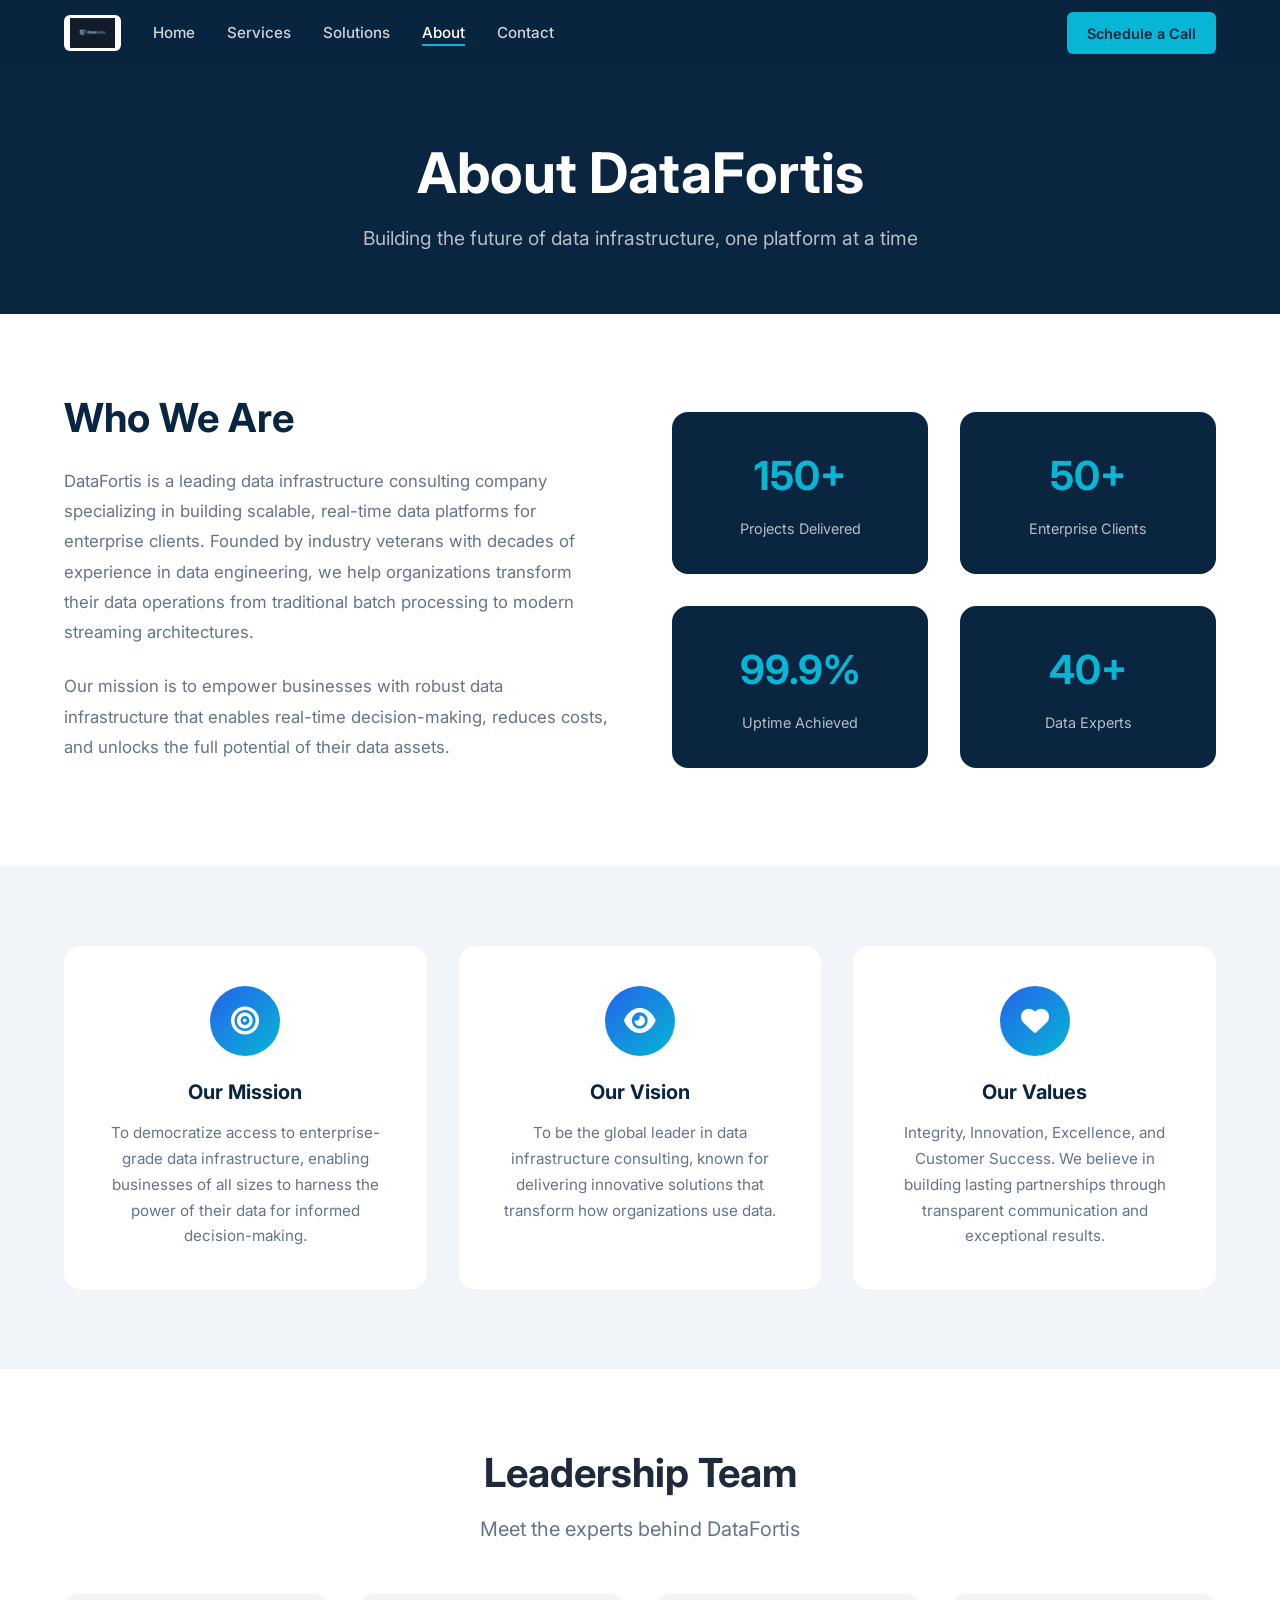
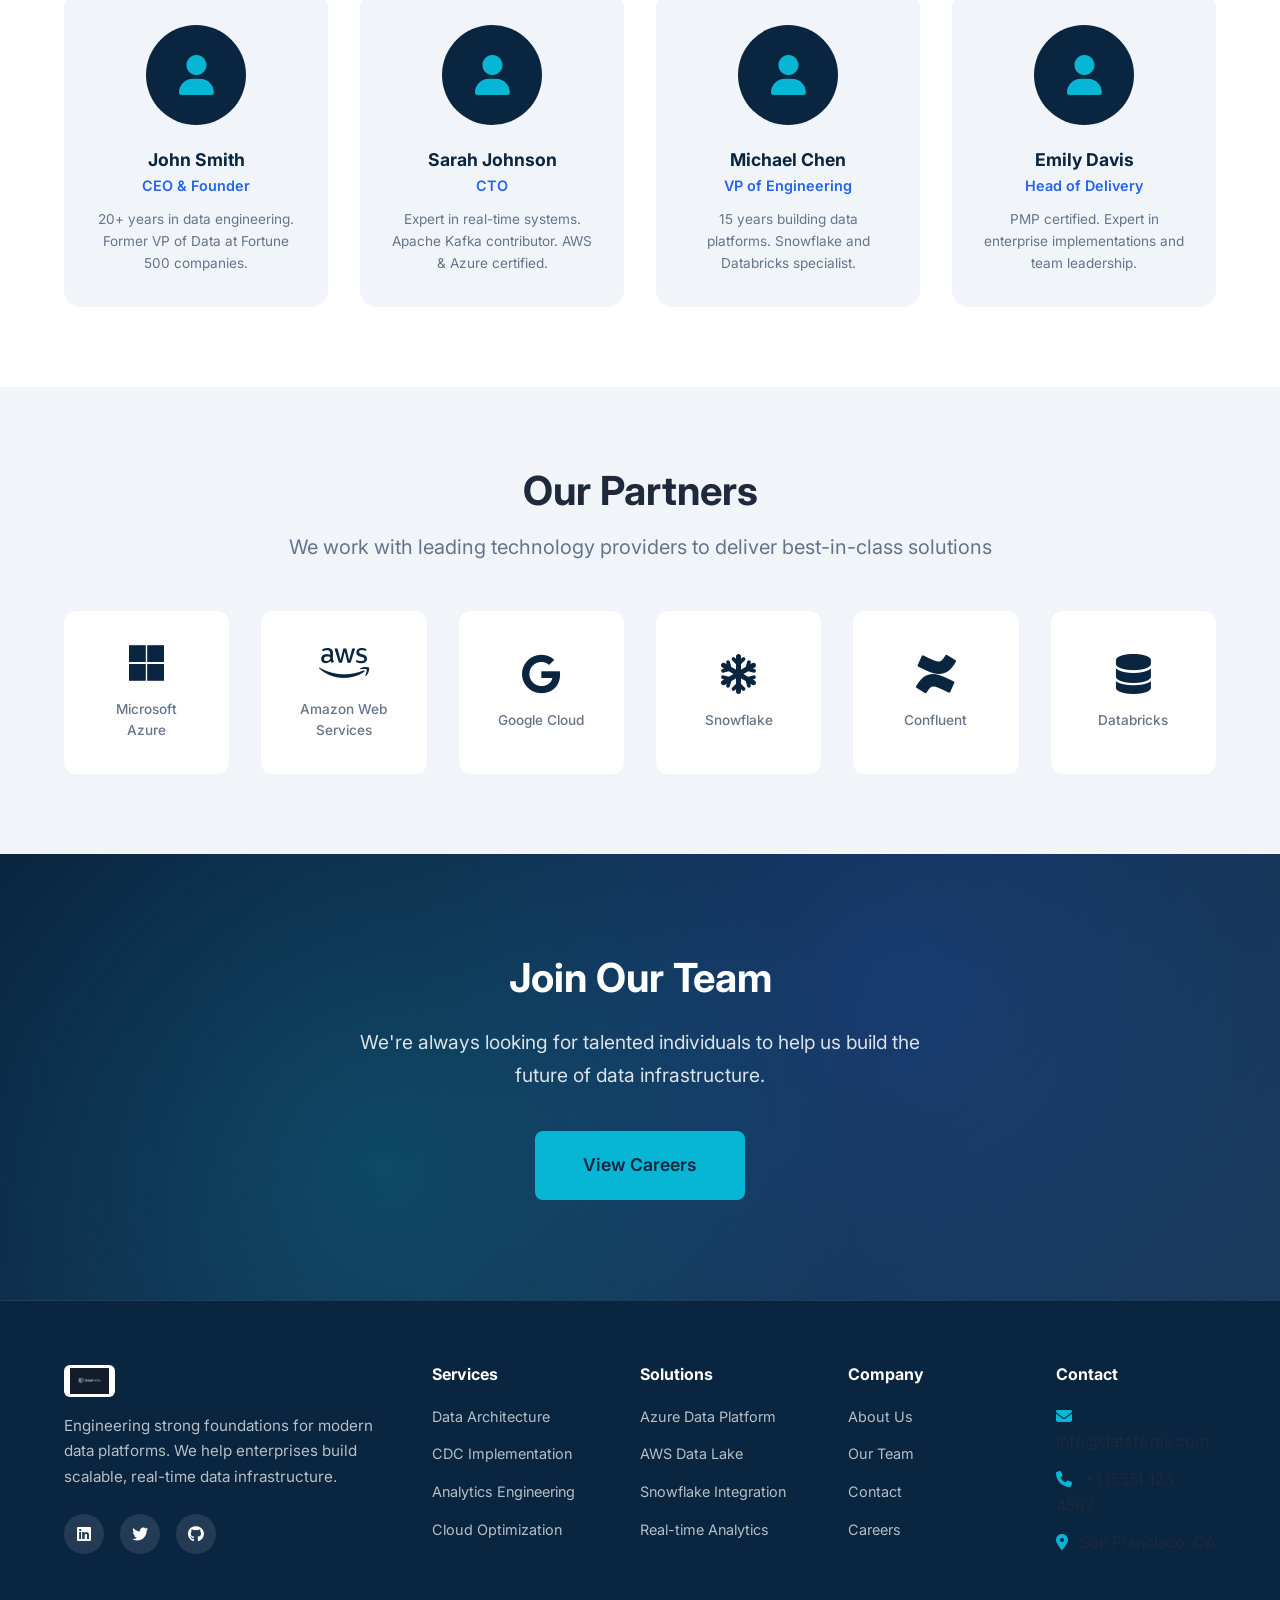
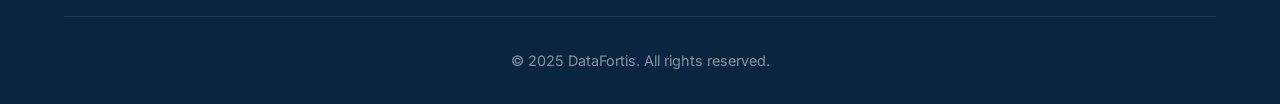
==== datafortis-website/about.html @ c8d1406f "Web-initial-Deployment" ====
<!DOCTYPE html>
<html lang="en">
<head>
    <meta charset="UTF-8">
    <meta name="viewport" content="width=device-width, initial-scale=1.0">
    <title>About Us - DataFortis</title>
    <link rel="stylesheet" href="styles.css">
    <link rel="preconnect" href="https://fonts.googleapis.com">
    <link rel="preconnect" href="https://fonts.gstatic.com" crossorigin>
    <link href="https://fonts.googleapis.com/css2?family=Inter:wght@300;400;500;600;700&display=swap" rel="stylesheet">
    <link rel="stylesheet" href="https://cdnjs.cloudflare.com/ajax/libs/font-awesome/6.4.0/css/all.min.css">
</head>
<body>
    <!-- Navigation -->
    <nav class="navbar">
        <div class="container">
            <div class="nav-left">
                <a href="index.html" class="logo">
                    <img src="logo.png" alt="DataFortis" class="logo-img">
                </a>
                <ul class="nav-menu">
                    <li><a href="index.html" class="nav-link">Home</a></li>
                    <li><a href="services.html" class="nav-link">Services</a></li>
                    <li><a href="solutions.html" class="nav-link">Solutions</a></li>
                    <li><a href="about.html" class="nav-link active">About</a></li>
                    <li><a href="contact.html" class="nav-link">Contact</a></li>
                </ul>
            </div>
            <div class="nav-right">
                <a href="contact.html" class="nav-cta">Schedule a Call</a>
                <button class="mobile-menu-btn"><i class="fas fa-bars"></i></button>
            </div>
        </div>
    </nav>

    <!-- Page Header -->
    <section class="page-header">
        <div class="container">
            <h1>About DataFortis</h1>
            <p>Building the future of data infrastructure, one platform at a time</p>
        </div>
    </section>

    <!-- About Section -->
    <section class="about-hero">
        <div class="container">
            <div class="about-content">
                <div class="about-text">
                    <h2>Who We Are</h2>
                    <p>DataFortis is a leading data infrastructure consulting company specializing in building scalable, real-time data platforms for enterprise clients. Founded by industry veterans with decades of experience in data engineering, we help organizations transform their data operations from traditional batch processing to modern streaming architectures.</p>
                    <p>Our mission is to empower businesses with robust data infrastructure that enables real-time decision-making, reduces costs, and unlocks the full potential of their data assets.</p>
                </div>
                <div class="about-image">
                    <div class="about-stats">
                        <div class="about-stat">
                            <span class="stat-number">150+</span>
                            <span class="stat-label">Projects Delivered</span>
                        </div>
                        <div class="about-stat">
                            <span class="stat-number">50+</span>
                            <span class="stat-label">Enterprise Clients</span>
                        </div>
                        <div class="about-stat">
                            <span class="stat-number">99.9%</span>
                            <span class="stat-label">Uptime Achieved</span>
                        </div>
                        <div class="about-stat">
                            <span class="stat-number">40+</span>
                            <span class="stat-label">Data Experts</span>
                        </div>
                    </div>
                </div>
            </div>
        </div>
    </section>

    <!-- Mission & Values -->
    <section class="mission-values">
        <div class="container">
            <div class="mv-grid">
                <div class="mv-card">
                    <div class="mv-icon"><i class="fas fa-bullseye"></i></div>
                    <h3>Our Mission</h3>
                    <p>To democratize access to enterprise-grade data infrastructure, enabling businesses of all sizes to harness the power of their data for informed decision-making.</p>
                </div>
                <div class="mv-card">
                    <div class="mv-icon"><i class="fas fa-eye"></i></div>
                    <h3>Our Vision</h3>
                    <p>To be the global leader in data infrastructure consulting, known for delivering innovative solutions that transform how organizations use data.</p>
                </div>
                <div class="mv-card">
                    <div class="mv-icon"><i class="fas fa-heart"></i></div>
                    <h3>Our Values</h3>
                    <p>Integrity, Innovation, Excellence, and Customer Success. We believe in building lasting partnerships through transparent communication and exceptional results.</p>
                </div>
            </div>
        </div>
    </section>

    <!-- Team Section -->
    <section class="team-section">
        <div class="container">
            <h2>Leadership Team</h2>
            <p class="section-intro">Meet the experts behind DataFortis</p>
            <div class="team-grid">
                <div class="team-card">
                    <div class="team-avatar">
                        <i class="fas fa-user"></i>
                    </div>
                    <h4>John Smith</h4>
                    <p class="team-role">CEO & Founder</p>
                    <p class="team-bio">20+ years in data engineering. Former VP of Data at Fortune 500 companies.</p>
                </div>
                <div class="team-card">
                    <div class="team-avatar">
                        <i class="fas fa-user"></i>
                    </div>
                    <h4>Sarah Johnson</h4>
                    <p class="team-role">CTO</p>
                    <p class="team-bio">Expert in real-time systems. Apache Kafka contributor. AWS & Azure certified.</p>
                </div>
                <div class="team-card">
                    <div class="team-avatar">
                        <i class="fas fa-user"></i>
                    </div>
                    <h4>Michael Chen</h4>
                    <p class="team-role">VP of Engineering</p>
                    <p class="team-bio">15 years building data platforms. Snowflake and Databricks specialist.</p>
                </div>
                <div class="team-card">
                    <div class="team-avatar">
                        <i class="fas fa-user"></i>
                    </div>
                    <h4>Emily Davis</h4>
                    <p class="team-role">Head of Delivery</p>
                    <p class="team-bio">PMP certified. Expert in enterprise implementations and team leadership.</p>
                </div>
            </div>
        </div>
    </section>

    <!-- Partners Section -->
    <section class="partners-section">
        <div class="container">
            <h2>Our Partners</h2>
            <p class="section-intro">We work with leading technology providers to deliver best-in-class solutions</p>
            <div class="partners-grid">
                <div class="partner-logo">
                    <i class="fab fa-microsoft"></i>
                    <span>Microsoft Azure</span>
                </div>
                <div class="partner-logo">
                    <i class="fab fa-aws"></i>
                    <span>Amazon Web Services</span>
                </div>
                <div class="partner-logo">
                    <i class="fab fa-google"></i>
                    <span>Google Cloud</span>
                </div>
                <div class="partner-logo">
                    <i class="fas fa-snowflake"></i>
                    <span>Snowflake</span>
                </div>
                <div class="partner-logo">
                    <i class="fab fa-confluence"></i>
                    <span>Confluent</span>
                </div>
                <div class="partner-logo">
                    <i class="fas fa-database"></i>
                    <span>Databricks</span>
                </div>
            </div>
        </div>
    </section>

    <!-- CTA Section -->
    <section class="cta-section">
        <div class="container">
            <h2>Join Our Team</h2>
            <p>We're always looking for talented individuals to help us build the future of data infrastructure.</p>
            <a href="contact.html" class="cta-button cta-large">View Careers</a>
        </div>
    </section>

    <!-- Footer -->
    <footer>
        <div class="container">
            <div class="footer-grid">
                <div class="footer-col">
                    <a href="index.html" class="footer-logo">
                        <img src="logo.png" alt="DataFortis" class="logo-img">
                    </a>
                    <p>Engineering strong foundations for modern data platforms. We help enterprises build scalable, real-time data infrastructure.</p>
                    <div class="social-links">
                        <a href="#"><i class="fab fa-linkedin"></i></a>
                        <a href="#"><i class="fab fa-twitter"></i></a>
                        <a href="#"><i class="fab fa-github"></i></a>
                    </div>
                </div>
                <div class="footer-col">
                    <h4>Services</h4>
                    <ul>
                        <li><a href="services.html">Data Architecture</a></li>
                        <li><a href="services.html">CDC Implementation</a></li>
                        <li><a href="services.html">Analytics Engineering</a></li>
                        <li><a href="services.html">Cloud Optimization</a></li>
                    </ul>
                </div>
                <div class="footer-col">
                    <h4>Solutions</h4>
                    <ul>
                        <li><a href="solutions.html">Azure Data Platform</a></li>
                        <li><a href="solutions.html">AWS Data Lake</a></li>
                        <li><a href="solutions.html">Snowflake Integration</a></li>
                        <li><a href="solutions.html">Real-time Analytics</a></li>
                    </ul>
                </div>
                <div class="footer-col">
                    <h4>Company</h4>
                    <ul>
                        <li><a href="about.html">About Us</a></li>
                        <li><a href="about.html">Our Team</a></li>
                        <li><a href="contact.html">Contact</a></li>
                        <li><a href="contact.html">Careers</a></li>
                    </ul>
                </div>
                <div class="footer-col">
                    <h4>Contact</h4>
                    <ul>
                        <li><i class="fas fa-envelope"></i> info@datafortis.com</li>
                        <li><i class="fas fa-phone"></i> +1 (555) 123-4567</li>
                        <li><i class="fas fa-map-marker-alt"></i> San Francisco, CA</li>
                    </ul>
                </div>
            </div>
            <div class="footer-bottom">
                <p>&copy; 2025 DataFortis. All rights reserved.</p>
            </div>
        </div>
    </footer>

    <script src="script.js"></script>
</body>
</html>
---- datafortis-website/styles.css ----
/* ===================================
   DataFortis Multi-Page Website Styles
   =================================== */

/* CSS Variables */
:root {
    --primary-dark: #0a2540;
    --primary-blue: #1a3a5c;
    --accent-blue: #2563eb;
    --accent-cyan: #06b6d4;
    --text-dark: #1e293b;
    --text-gray: #64748b;
    --text-light: #f8fafc;
    --white: #ffffff;
    --bg-light: #f1f5f9;
    --bg-gradient: linear-gradient(135deg, #0a2540 0%, #1a3a5c 100%);
    --card-shadow: 0 4px 6px -1px rgba(0, 0, 0, 0.1), 0 2px 4px -1px rgba(0, 0, 0, 0.06);
    --card-shadow-hover: 0 20px 25px -5px rgba(0, 0, 0, 0.1), 0 10px 10px -5px rgba(0, 0, 0, 0.04);
    --transition: all 0.3s ease;
}

/* Reset & Base */
*, *::before, *::after {
    margin: 0;
    padding: 0;
    box-sizing: border-box;
}

html {
    scroll-behavior: smooth;
}

body {
    font-family: 'Inter', -apple-system, BlinkMacSystemFont, 'Segoe UI', Roboto, sans-serif;
    line-height: 1.6;
    color: var(--text-dark);
    background-color: var(--white);
}

/* Container */
.container {
    max-width: 1200px;
    margin: 0 auto;
    padding: 0 24px;
}

/* Typography */
h1, h2, h3, h4 {
    font-weight: 700;
    line-height: 1.2;
}

h1 {
    font-size: 3.5rem;
    margin-bottom: 1rem;
}

h2 {
    font-size: 2.5rem;
    margin-bottom: 1rem;
    text-align: center;
}

h3 {
    font-size: 1.5rem;
    margin-bottom: 0.75rem;
}

h4 {
    font-size: 1rem;
    margin-bottom: 0.5rem;
    text-transform: uppercase;
    letter-spacing: 0.1em;
    color: var(--text-gray);
}

p {
    color: var(--text-gray);
}

.section-intro {
    text-align: center;
    font-size: 1.25rem;
    margin-bottom: 3rem;
    color: var(--text-gray);
}

a {
    text-decoration: none;
    color: inherit;
}

ul {
    list-style: none;
}

/* ===================================
   Navigation
   =================================== */
.navbar {
    position: fixed;
    top: 0;
    left: 0;
    right: 0;
    background: rgba(10, 37, 64, 0.98);
    backdrop-filter: blur(10px);
    z-index: 1000;
    padding: 0.75rem 0;
}

.navbar .container {
    display: flex;
    justify-content: space-between;
    align-items: center;
}

.nav-left {
    display: flex;
    align-items: center;
    gap: 2rem;
}

.nav-menu {
    display: flex;
    gap: 2rem;
}

.nav-link {
    color: rgba(255, 255, 255, 0.8);
    font-weight: 500;
    font-size: 0.95rem;
    transition: var(--transition);
    position: relative;
}

.nav-link:hover,
.nav-link.active {
    color: var(--white);
}

.nav-link.active::after {
    content: '';
    position: absolute;
    bottom: -4px;
    left: 0;
    right: 0;
    height: 2px;
    background: var(--accent-cyan);
}

.nav-right {
    display: flex;
    align-items: center;
    gap: 1rem;
}

.logo {
    display: block;
}

.logo-img {
    height: 36px;
    width: auto;
    display: block;
    background: white;
    border-radius: 6px;
    padding: 3px 6px;
}

.nav-cta {
    background: var(--accent-cyan);
    color: var(--primary-dark);
    padding: 0.6rem 1.25rem;
    border-radius: 6px;
    text-decoration: none;
    font-weight: 600;
    font-size: 0.9rem;
    transition: var(--transition);
}

.nav-cta:hover {
    background: var(--white);
    transform: translateY(-2px);
}

.mobile-menu-btn {
    display: none;
    background: transparent;
    border: none;
    color: var(--white);
    font-size: 1.5rem;
    cursor: pointer;
}

/* ===================================
   Hero Section
   =================================== */
.hero {
    min-height: 100vh;
    display: flex;
    align-items: center;
    justify-content: center;
    background: linear-gradient(135deg, rgba(10, 37, 64, 0.95) 0%, rgba(26, 58, 92, 0.9) 100%),
                url('https://images.unsplash.com/photo-1558494949-ef010cbdcc31?w=1920&q=80') center/cover no-repeat;
    padding: 120px 24px 80px;
    text-align: center;
    position: relative;
    overflow: hidden;
}

.hero::before {
    content: '';
    position: absolute;
    top: 0;
    left: 0;
    right: 0;
    bottom: 0;
    background: 
        radial-gradient(circle at 20% 50%, rgba(6, 182, 212, 0.1) 0%, transparent 50%),
        radial-gradient(circle at 80% 50%, rgba(37, 99, 235, 0.1) 0%, transparent 50%);
    pointer-events: none;
}

.hero .container {
    position: relative;
    z-index: 1;
    max-width: 900px;
    text-align: center;
}

.hero-badge {
    display: inline-block;
    background: rgba(6, 182, 212, 0.2);
    color: var(--accent-cyan);
    padding: 0.5rem 1rem;
    border-radius: 50px;
    font-size: 0.85rem;
    font-weight: 500;
    margin-bottom: 1.5rem;
    border: 1px solid rgba(6, 182, 212, 0.3);
}

.hero h1 {
    color: var(--white);
    font-size: 3.5rem;
    margin-bottom: 1.5rem;
    animation: fadeInUp 0.8s ease-out;
}

.hero-subtext {
    color: rgba(255, 255, 255, 0.85);
    font-size: 1.35rem;
    margin-bottom: 2.5rem;
    line-height: 1.7;
    animation: fadeInUp 0.8s ease-out 0.2s both;
}

.hero-buttons {
    display: flex;
    gap: 1rem;
    justify-content: center;
    animation: fadeInUp 0.8s ease-out 0.4s both;
}

.hero-stats {
    display: flex;
    justify-content: center;
    gap: 4rem;
    margin-top: 4rem;
    padding-top: 3rem;
    border-top: 1px solid rgba(255, 255, 255, 0.1);
    animation: fadeInUp 0.8s ease-out 0.6s both;
}

.stat-item {
    text-align: center;
}

.stat-number {
    display: block;
    font-size: 2.5rem;
    font-weight: 700;
    color: var(--accent-cyan);
}

.stat-label {
    font-size: 0.9rem;
    color: rgba(255, 255, 255, 0.7);
}

/* CTA Button */
.cta-button {
    display: inline-block;
    background: var(--accent-cyan);
    color: var(--primary-dark);
    padding: 1rem 2rem;
    border-radius: 8px;
    text-decoration: none;
    font-weight: 600;
    font-size: 1rem;
    transition: var(--transition);
    border: none;
    cursor: pointer;
}

.cta-button:hover {
    background: var(--white);
    transform: translateY(-3px);
    box-shadow: 0 10px 30px rgba(6, 182, 212, 0.3);
}

.cta-button-outline {
    display: inline-block;
    background: transparent;
    color: var(--white);
    padding: 1rem 2rem;
    border-radius: 8px;
    text-decoration: none;
    font-weight: 600;
    font-size: 1rem;
    transition: var(--transition);
    border: 2px solid rgba(255, 255, 255, 0.3);
}

.cta-button-outline:hover {
    background: var(--white);
    color: var(--primary-dark);
    transform: translateY(-3px);
}

.cta-button-outline-white {
    display: inline-block;
    background: transparent;
    color: var(--white);
    padding: 1rem 2rem;
    border-radius: 8px;
    text-decoration: none;
    font-weight: 600;
    font-size: 1rem;
    transition: var(--transition);
    border: 2px solid var(--white);
}

.cta-button-outline-white:hover {
    background: var(--white);
    color: var(--primary-dark);
}

.cta-large {
    padding: 1.25rem 3rem;
    font-size: 1.1rem;
}

/* ===================================
   Trusted By / Clients Section
   =================================== */
.trusted-by {
    padding: 3rem 0;
    background: var(--white);
    border-bottom: 1px solid var(--bg-light);
}

.trusted-by .container {
    text-align: center;
}

.trusted-title {
    font-size: 0.9rem;
    color: var(--text-gray);
    text-transform: uppercase;
    letter-spacing: 0.1em;
    margin-bottom: 2rem;
    font-weight: 500;
}

.client-logos {
    display: flex;
    justify-content: center;
    align-items: center;
    flex-wrap: wrap;
    gap: 2rem;
}

.client-logo {
    display: flex;
    align-items: center;
    gap: 0.75rem;
    padding: 0.75rem 1.5rem;
    background: var(--bg-light);
    border-radius: 8px;
    transition: var(--transition);
}

.client-logo:hover {
    background: var(--primary-dark);
    transform: translateY(-2px);
}

.client-logo:hover .client-name {
    color: var(--white);
}

.client-icon {
    font-size: 1.25rem;
    color: var(--primary-dark);
}

.client-logo:hover .client-icon {
    color: var(--white);
}

.client-name {
    font-size: 0.95rem;
    font-weight: 600;
    color: var(--primary-dark);
    transition: var(--transition);
}

/* ===================================
   Problem Section
   =================================== */
.problem {
    padding: 100px 0;
    background: var(--bg-light);
}

.problem h2 {
    color: var(--primary-dark);
    margin-bottom: 0.5rem;
}

.problem-grid {
    display: grid;
    grid-template-columns: repeat(auto-fit, minmax(250px, 1fr));
    gap: 2rem;
    margin-top: 3rem;
}

.problem-card {
    background: var(--white);
    padding: 2rem;
    border-radius: 16px;
    box-shadow: var(--card-shadow);
    transition: var(--transition);
    text-align: center;
}

.problem-card:hover {
    transform: translateY(-5px);
    box-shadow: var(--card-shadow-hover);
}

.problem-icon {
    font-size: 2.5rem;
    margin-bottom: 1rem;
    color: var(--accent-blue);
}

.problem-card h3 {
    color: var(--primary-dark);
    font-size: 1.2rem;
    margin-bottom: 0.75rem;
}

.problem-card p {
    font-size: 0.95rem;
    line-height: 1.7;
}

/* ===================================
   Services Preview Section
   =================================== */
.services-preview {
    padding: 100px 0;
    background: var(--white);
}

.section-header {
    text-align: center;
    margin-bottom: 3rem;
}

.section-header h2 {
    color: var(--primary-dark);
    margin-bottom: 0.5rem;
}

.section-header p {
    font-size: 1.1rem;
}

.services-grid {
    display: grid;
    grid-template-columns: repeat(auto-fit, minmax(280px, 1fr));
    gap: 2rem;
    margin-top: 3rem;
}

.service-card {
    background: var(--white);
    padding: 2rem;
    border-radius: 16px;
    border: 2px solid var(--bg-light);
    transition: var(--transition);
    position: relative;
}

.service-card:hover {
    border-color: var(--accent-blue);
    transform: translateY(-5px);
    box-shadow: var(--card-shadow-hover);
}

.service-icon {
    width: 60px;
    height: 60px;
    background: linear-gradient(135deg, var(--accent-blue), var(--accent-cyan));
    border-radius: 12px;
    display: flex;
    align-items: center;
    justify-content: center;
    font-size: 1.5rem;
    color: var(--white);
    margin-bottom: 1.5rem;
}

.service-card h3 {
    color: var(--primary-dark);
    margin-bottom: 0.75rem;
    font-size: 1.2rem;
}

.service-card p {
    font-size: 0.95rem;
    line-height: 1.7;
    margin-bottom: 1rem;
}

.service-link {
    color: var(--accent-blue);
    font-weight: 600;
    font-size: 0.9rem;
    display: inline-flex;
    align-items: center;
    gap: 0.5rem;
    transition: var(--transition);
}

.service-link:hover {
    color: var(--accent-cyan);
    gap: 0.75rem;
}

.services-cta {
    text-align: center;
    margin-top: 3rem;
}

/* ===================================
   Why Choose Us Section
   =================================== */
.why-choose-us {
    padding: 100px 0;
    background: var(--primary-dark);
}

.why-content h2 {
    color: var(--white);
    text-align: center;
    margin-bottom: 0.5rem;
}

.why-subtitle {
    text-align: center;
    color: rgba(255, 255, 255, 0.7);
    font-size: 1.15rem;
    margin-bottom: 3rem;
}

.why-grid {
    display: grid;
    grid-template-columns: repeat(auto-fit, minmax(250px, 1fr));
    gap: 2rem;
}

.why-item {
    text-align: center;
    padding: 2rem;
    background: rgba(255, 255, 255, 0.05);
    border-radius: 12px;
    border: 1px solid rgba(255, 255, 255, 0.1);
    transition: var(--transition);
}

.why-item:hover {
    background: rgba(255, 255, 255, 0.08);
    border-color: var(--accent-cyan);
}

.why-icon {
    width: 60px;
    height: 60px;
    background: var(--accent-cyan);
    border-radius: 50%;
    display: flex;
    align-items: center;
    justify-content: center;
    font-size: 1.5rem;
    color: var(--primary-dark);
    margin: 0 auto 1.5rem;
}

.why-item h4 {
    color: var(--white);
    font-size: 1.1rem;
    margin-bottom: 0.75rem;
    text-transform: none;
    letter-spacing: 0;
}

.why-item p {
    color: rgba(255, 255, 255, 0.7);
    font-size: 0.95rem;
}

/* ===================================
   CTA Section
   =================================== */
.cta-section {
    padding: 100px 0;
    background: var(--bg-gradient);
    text-align: center;
    position: relative;
    overflow: hidden;
}

.cta-section::before {
    content: '';
    position: absolute;
    top: 0;
    left: 0;
    right: 0;
    bottom: 0;
    background: 
        radial-gradient(circle at 30% 70%, rgba(6, 182, 212, 0.2) 0%, transparent 50%),
        radial-gradient(circle at 70% 30%, rgba(37, 99, 235, 0.2) 0%, transparent 50%);
    pointer-events: none;
}

.cta-section .container {
    position: relative;
    z-index: 1;
}

.cta-section h2 {
    color: var(--white);
    margin-bottom: 1.5rem;
}

.cta-section p {
    color: rgba(255, 255, 255, 0.85);
    font-size: 1.2rem;
    max-width: 600px;
    margin: 0 auto 2.5rem;
    line-height: 1.7;
}

.cta-buttons {
    display: flex;
    gap: 1rem;
    justify-content: center;
    margin-bottom: 1.5rem;
}

.cta-note {
    color: rgba(255, 255, 255, 0.6) !important;
    font-size: 1rem !important;
    margin-bottom: 0 !important;
}

.cta-note a {
    color: var(--accent-cyan);
    text-decoration: none;
}

.cta-note a:hover {
    text-decoration: underline;
}

/* ===================================
   Footer
   =================================== */
footer {
    background: var(--primary-dark);
    padding: 4rem 0 2rem;
    border-top: 1px solid rgba(255, 255, 255, 0.1);
}

.footer-grid {
    display: grid;
    grid-template-columns: 2fr 1fr 1fr 1fr 1fr;
    gap: 3rem;
    margin-bottom: 3rem;
}

.footer-logo {
    display: block;
    margin-bottom: 1rem;
}

.footer-logo .logo-img {
    height: 32px;
}

.footer-col > p {
    color: rgba(255, 255, 255, 0.7);
    font-size: 0.95rem;
    line-height: 1.7;
    margin-bottom: 1.5rem;
}

.social-links {
    display: flex;
    gap: 1rem;
}

.social-links a {
    width: 40px;
    height: 40px;
    background: rgba(255, 255, 255, 0.1);
    border-radius: 50%;
    display: flex;
    align-items: center;
    justify-content: center;
    color: var(--white);
    transition: var(--transition);
}

.social-links a:hover {
    background: var(--accent-cyan);
    color: var(--primary-dark);
}

.footer-col h4 {
    color: var(--white);
    font-size: 1rem;
    text-transform: none;
    letter-spacing: 0;
    margin-bottom: 1.25rem;
}

.footer-col ul li {
    margin-bottom: 0.75rem;
}

.footer-col ul li a {
    color: rgba(255, 255, 255, 0.7);
    font-size: 0.9rem;
    transition: var(--transition);
}

.footer-col ul li a:hover {
    color: var(--accent-cyan);
}

.footer-col ul li i {
    margin-right: 0.5rem;
    color: var(--accent-cyan);
}

.footer-bottom {
    text-align: center;
    padding-top: 2rem;
    border-top: 1px solid rgba(255, 255, 255, 0.1);
}

.footer-bottom p {
    color: rgba(255, 255, 255, 0.5);
    font-size: 0.9rem;
}

/* ===================================
   Page Header
   =================================== */
.page-header {
    padding: 140px 0 60px;
    background: var(--primary-dark);
    text-align: center;
}

.page-header h1 {
    color: var(--white);
    margin-bottom: 1rem;
}

.page-header p {
    color: rgba(255, 255, 255, 0.7);
    font-size: 1.2rem;
    max-width: 600px;
    margin: 0 auto;
}

/* ===================================
   Services Page
   =================================== */
.services-page {
    padding: 80px 0;
    background: var(--white);
}

.services-list {
    display: flex;
    flex-direction: column;
    gap: 4rem;
}

.service-detail-card {
    display: grid;
    grid-template-columns: 1fr 2fr;
    gap: 3rem;
    align-items: start;
    padding: 3rem;
    background: var(--bg-light);
    border-radius: 20px;
}

.service-detail-card.reverse {
    grid-template-columns: 2fr 1fr;
}

.service-detail-card.reverse .service-detail-icon {
    order: 2;
}

.service-detail-icon {
    width: 100px;
    height: 100px;
    background: linear-gradient(135deg, var(--accent-blue), var(--accent-cyan));
    border-radius: 20px;
    display: flex;
    align-items: center;
    justify-content: center;
    font-size: 2.5rem;
    color: var(--white);
}

.service-detail-content h2 {
    color: var(--primary-dark);
    font-size: 1.75rem;
    text-align: left;
    margin-bottom: 0.5rem;
}

.service-tagline {
    font-size: 1.1rem;
    color: var(--accent-blue);
    font-weight: 500;
    margin-bottom: 1rem;
}

.service-detail-content > p {
    font-size: 1rem;
    line-height: 1.8;
    margin-bottom: 1.5rem;
}

.service-features {
    margin-bottom: 1.5rem;
}

.service-features h4 {
    color: var(--primary-dark);
    font-size: 1rem;
    margin-bottom: 1rem;
    text-transform: none;
    letter-spacing: 0;
}

.service-features ul {
    display: grid;
    grid-template-columns: 1fr 1fr;
    gap: 0.75rem;
}

.service-features ul li {
    display: flex;
    align-items: center;
    gap: 0.75rem;
    color: var(--text-gray);
    font-size: 0.95rem;
}

.service-features ul li i {
    color: var(--accent-cyan);
}

/* ===================================
   Solutions Page
   =================================== */
.solutions-page {
    padding: 80px 0;
    background: var(--white);
}

.solutions-grid {
    display: grid;
    grid-template-columns: repeat(auto-fit, minmax(320px, 1fr));
    gap: 2rem;
}

.solution-card {
    background: var(--white);
    padding: 2rem;
    border-radius: 16px;
    border: 2px solid var(--bg-light);
    transition: var(--transition);
}

.solution-card:hover {
    border-color: var(--accent-blue);
    transform: translateY(-5px);
    box-shadow: var(--card-shadow-hover);
}

.solution-icon {
    width: 60px;
    height: 60px;
    background: var(--primary-dark);
    border-radius: 12px;
    display: flex;
    align-items: center;
    justify-content: center;
    font-size: 1.5rem;
    color: var(--accent-cyan);
    margin-bottom: 1.5rem;
}

.solution-card h3 {
    color: var(--primary-dark);
    font-size: 1.25rem;
    margin-bottom: 0.75rem;
}

.solution-card > p {
    font-size: 0.95rem;
    line-height: 1.7;
    margin-bottom: 1.5rem;
}

.solution-tech {
    display: flex;
    flex-wrap: wrap;
    gap: 0.5rem;
    margin-bottom: 1.5rem;
}

.tech-tag {
    background: var(--bg-light);
    color: var(--text-gray);
    padding: 0.35rem 0.75rem;
    border-radius: 50px;
    font-size: 0.8rem;
    font-weight: 500;
}

.solution-link {
    color: var(--accent-blue);
    font-weight: 600;
    font-size: 0.9rem;
    display: inline-flex;
    align-items: center;
    gap: 0.5rem;
}

.solution-link:hover {
    color: var(--accent-cyan);
    gap: 0.75rem;
}

/* Architecture Showcase */
.architecture-showcase {
    padding: 80px 0;
    background: var(--bg-light);
}

.arch-showcase-grid {
    display: grid;
    grid-template-columns: repeat(auto-fit, minmax(300px, 1fr));
    gap: 2rem;
    margin-top: 3rem;
}

.arch-showcase-card {
    background: var(--white);
    padding: 2rem;
    border-radius: 12px;
    text-align: center;
}

.arch-showcase-card h4 {
    color: var(--primary-dark);
    font-size: 1.1rem;
    margin-bottom: 1.5rem;
    text-transform: none;
    letter-spacing: 0;
}

.arch-showcase-card h4 i {
    margin-right: 0.5rem;
    color: var(--accent-blue);
}

.arch-flow {
    display: flex;
    align-items: center;
    justify-content: center;
    gap: 1rem;
    flex-wrap: wrap;
}

.arch-flow span {
    background: var(--bg-light);
    padding: 0.5rem 1rem;
    border-radius: 6px;
    font-size: 0.85rem;
    font-weight: 500;
    color: var(--primary-dark);
}

.arch-flow i {
    color: var(--accent-cyan);
    font-size: 0.9rem;
}

/* ===================================
   About Page
   =================================== */
.about-hero {
    padding: 80px 0;
    background: var(--white);
}

.about-content {
    display: grid;
    grid-template-columns: 1fr 1fr;
    gap: 4rem;
    align-items: center;
}

.about-text h2 {
    color: var(--primary-dark);
    text-align: left;
    margin-bottom: 1.5rem;
}

.about-text p {
    font-size: 1.05rem;
    line-height: 1.8;
    margin-bottom: 1.5rem;
}

.about-stats {
    display: grid;
    grid-template-columns: 1fr 1fr;
    gap: 2rem;
}

.about-stat {
    background: var(--primary-dark);
    padding: 2rem;
    border-radius: 16px;
    text-align: center;
}

.about-stat .stat-number {
    font-size: 2.5rem;
    font-weight: 700;
    color: var(--accent-cyan);
    display: block;
    margin-bottom: 0.5rem;
}

.about-stat .stat-label {
    color: rgba(255, 255, 255, 0.7);
    font-size: 0.9rem;
}

/* Mission & Values */
.mission-values {
    padding: 80px 0;
    background: var(--bg-light);
}

.mv-grid {
    display: grid;
    grid-template-columns: repeat(3, 1fr);
    gap: 2rem;
}

.mv-card {
    background: var(--white);
    padding: 2.5rem;
    border-radius: 16px;
    text-align: center;
    transition: var(--transition);
}

.mv-card:hover {
    transform: translateY(-5px);
    box-shadow: var(--card-shadow-hover);
}

.mv-icon {
    width: 70px;
    height: 70px;
    background: linear-gradient(135deg, var(--accent-blue), var(--accent-cyan));
    border-radius: 50%;
    display: flex;
    align-items: center;
    justify-content: center;
    font-size: 1.75rem;
    color: var(--white);
    margin: 0 auto 1.5rem;
}

.mv-card h3 {
    color: var(--primary-dark);
    font-size: 1.25rem;
    margin-bottom: 1rem;
}

.mv-card p {
    font-size: 0.95rem;
    line-height: 1.7;
}

/* Team Section */
.team-section {
    padding: 80px 0;
    background: var(--white);
}

.team-grid {
    display: grid;
    grid-template-columns: repeat(4, 1fr);
    gap: 2rem;
    margin-top: 3rem;
}

.team-card {
    background: var(--bg-light);
    padding: 2rem;
    border-radius: 16px;
    text-align: center;
    transition: var(--transition);
}

.team-card:hover {
    transform: translateY(-5px);
    box-shadow: var(--card-shadow-hover);
}

.team-avatar {
    width: 100px;
    height: 100px;
    background: var(--primary-dark);
    border-radius: 50%;
    display: flex;
    align-items: center;
    justify-content: center;
    margin: 0 auto 1.5rem;
}

.team-avatar i {
    font-size: 2.5rem;
    color: var(--accent-cyan);
}

.team-card h4 {
    color: var(--primary-dark);
    font-size: 1.1rem;
    margin-bottom: 0.25rem;
    text-transform: none;
    letter-spacing: 0;
}

.team-role {
    color: var(--accent-blue);
    font-weight: 600;
    font-size: 0.9rem;
    margin-bottom: 0.75rem;
}

.team-bio {
    font-size: 0.85rem;
    line-height: 1.6;
}

/* Partners Section */
.partners-section {
    padding: 80px 0;
    background: var(--bg-light);
}

.partners-grid {
    display: grid;
    grid-template-columns: repeat(6, 1fr);
    gap: 2rem;
    margin-top: 3rem;
}

.partner-logo {
    background: var(--white);
    padding: 2rem;
    border-radius: 12px;
    display: flex;
    flex-direction: column;
    align-items: center;
    justify-content: center;
    gap: 1rem;
    transition: var(--transition);
}

.partner-logo:hover {
    transform: translateY(-3px);
    box-shadow: var(--card-shadow);
}

.partner-logo i {
    font-size: 2.5rem;
    color: var(--primary-dark);
}

.partner-logo span {
    font-size: 0.85rem;
    font-weight: 500;
    color: var(--text-gray);
    text-align: center;
}

/* ===================================
   Contact Page
   =================================== */
.contact-section {
    padding: 80px 0;
    background: var(--white);
}

.contact-grid {
    display: grid;
    grid-template-columns: 1.5fr 1fr;
    gap: 4rem;
}

.contact-form-wrapper h2 {
    color: var(--primary-dark);
    text-align: left;
    margin-bottom: 0.5rem;
}

.contact-form-wrapper > p {
    margin-bottom: 2rem;
}

.contact-form .form-group {
    margin-bottom: 1.5rem;
}

.contact-form label {
    display: block;
    color: var(--primary-dark);
    font-weight: 500;
    margin-bottom: 0.5rem;
    font-size: 0.95rem;
}

.contact-form input,
.contact-form select,
.contact-form textarea {
    width: 100%;
    padding: 0.875rem 1rem;
    border: 2px solid var(--bg-light);
    border-radius: 8px;
    font-family: inherit;
    font-size: 1rem;
    transition: var(--transition);
    background: var(--white);
}

.contact-form input:focus,
.contact-form select:focus,
.contact-form textarea:focus {
    outline: none;
    border-color: var(--accent-blue);
}

.contact-form textarea {
    resize: vertical;
}

.contact-info-wrapper {
    display: flex;
    flex-direction: column;
    gap: 1.5rem;
}

.contact-info-card {
    background: var(--bg-light);
    padding: 2rem;
    border-radius: 16px;
}

.contact-info-card h3 {
    color: var(--primary-dark);
    font-size: 1.1rem;
    margin-bottom: 1.5rem;
    text-transform: none;
    letter-spacing: 0;
}

.contact-info-item {
    display: flex;
    gap: 1rem;
    margin-bottom: 1.25rem;
}

.contact-icon {
    width: 45px;
    height: 45px;
    background: var(--primary-dark);
    border-radius: 10px;
    display: flex;
    align-items: center;
    justify-content: center;
    color: var(--accent-cyan);
    font-size: 1.1rem;
    flex-shrink: 0;
}

.contact-details h4 {
    color: var(--primary-dark);
    font-size: 0.95rem;
    margin-bottom: 0.25rem;
    text-transform: none;
    letter-spacing: 0;
}

.contact-details p {
    font-size: 0.9rem;
    line-height: 1.5;
}

.office-hours {
    display: flex;
    flex-direction: column;
    gap: 0.75rem;
}

.hours-row {
    display: flex;
    justify-content: space-between;
    font-size: 0.9rem;
}

.hours-row span:first-child {
    color: var(--primary-dark);
    font-weight: 500;
}

.hours-row span:last-child {
    color: var(--text-gray);
}

.social-links-large {
    display: flex;
    gap: 1rem;
}

.social-link {
    width: 45px;
    height: 45px;
    background: var(--white);
    border-radius: 50%;
    display: flex;
    align-items: center;
    justify-content: center;
    color: var(--primary-dark);
    font-size: 1.25rem;
    transition: var(--transition);
}

.social-link:hover {
    background: var(--accent-cyan);
    color: var(--white);
}

/* Map Section */
.map-section {
    padding: 0;
}

.map-placeholder {
    height: 300px;
    background: var(--bg-light);
    display: flex;
    flex-direction: column;
    align-items: center;
    justify-content: center;
    gap: 1rem;
}

.map-placeholder i {
    font-size: 3rem;
    color: var(--text-gray);
}

.map-placeholder p {
    font-size: 1.1rem;
    color: var(--primary-dark);
    font-weight: 500;
}

/* ===================================
   Animations
   =================================== */
@keyframes fadeInUp {
    from {
        opacity: 0;
        transform: translateY(30px);
    }
    to {
        opacity: 1;
        transform: translateY(0);
    }
}

/* ===================================
   Responsive Design
   =================================== */
@media (max-width: 1024px) {
    h1 {
        font-size: 2.75rem;
    }
    
    h2 {
        font-size: 2rem;
    }
    
    .hero h1 {
        font-size: 2.75rem;
    }
    
    .footer-grid {
        grid-template-columns: 1fr 1fr;
        gap: 2rem;
    }
    
    .service-detail-card,
    .service-detail-card.reverse {
        grid-template-columns: 1fr;
    }
    
    .about-content {
        grid-template-columns: 1fr;
    }
    
    .mv-grid {
        grid-template-columns: 1fr;
    }
    
    .team-grid {
        grid-template-columns: 1fr 1fr;
    }
    
    .partners-grid {
        grid-template-columns: repeat(3, 1fr);
    }
    
    .contact-grid {
        grid-template-columns: 1fr;
    }
}

@media (max-width: 768px) {
    h1 {
        font-size: 2.25rem;
    }
    
    h2 {
        font-size: 1.75rem;
    }
    
    .nav-menu {
        display: none;
    }
    
    .mobile-menu-btn {
        display: block;
    }
    
    .hero {
        padding: 100px 24px 60px;
    }
    
    .hero h1 {
        font-size: 2.25rem;
    }
    
    .hero-subtext {
        font-size: 1.1rem;
    }
    
    .hero-stats {
        flex-direction: column;
        gap: 2rem;
    }
    
    .hero-buttons,
    .cta-buttons {
        flex-direction: column;
    }
    
    .problem, .services-preview, .why-choose-us, 
    .services-page, .solutions-page, .about-hero,
    .mission-values, .team-section, .partners-section,
    .contact-section {
        padding: 60px 0;
    }
    
    .footer-grid {
        grid-template-columns: 1fr;
        gap: 2rem;
    }
    
    .team-grid {
        grid-template-columns: 1fr;
    }
    
    .partners-grid {
        grid-template-columns: repeat(2, 1fr);
    }
    
    .service-features ul {
        grid-template-columns: 1fr;
    }
}

@media (max-width: 480px) {
    .container {
        padding: 0 16px;
    }
    
    h1 {
        font-size: 1.875rem;
    }
    
    .hero h1 {
        font-size: 1.875rem;
    }
    
    .hero-subtext {
        font-size: 1rem;
    }
    
    .cta-button {
        padding: 0.875rem 1.5rem;
        font-size: 1rem;
    }
    
    .cta-large {
        padding: 1rem 2rem;
        font-size: 1.1rem;
    }
    
    .problem-card, .service-card {
        padding: 1.5rem;
    }
    
    .logo-img {
        height: 28px;
    }
}
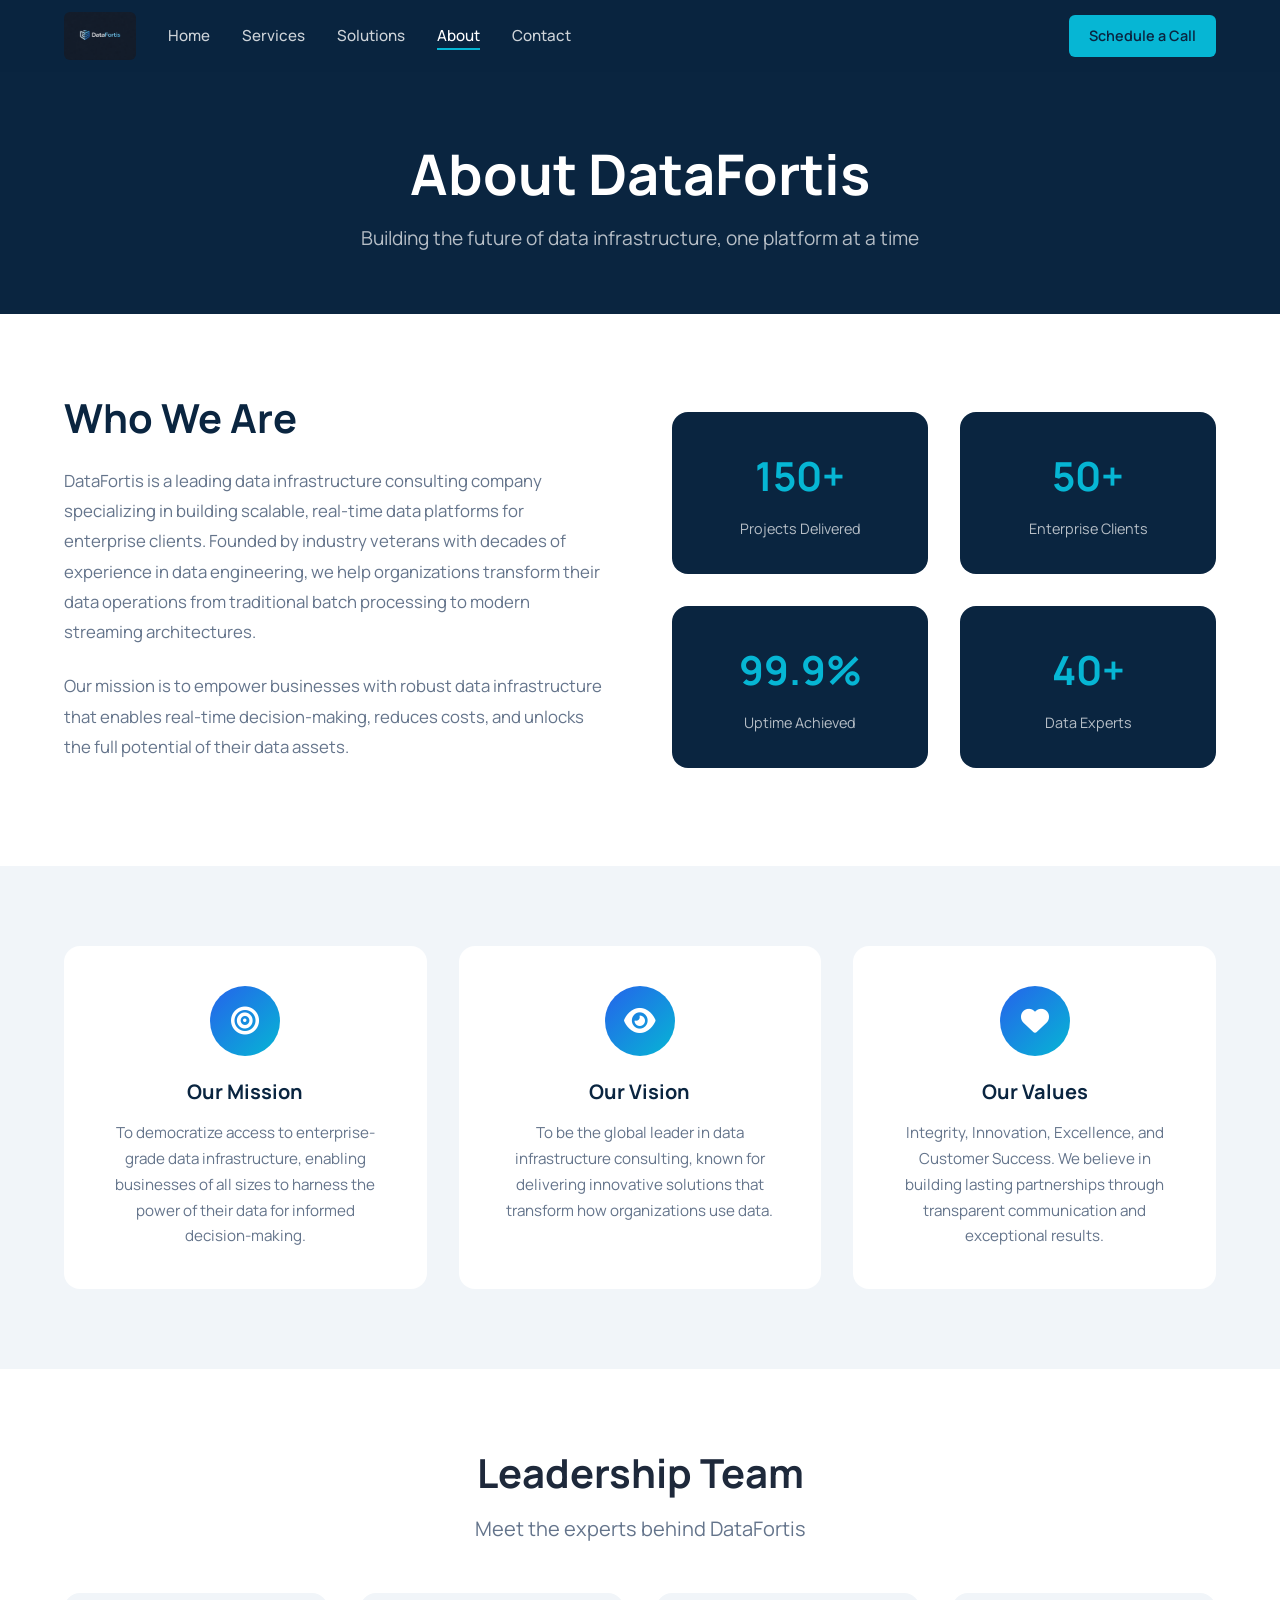
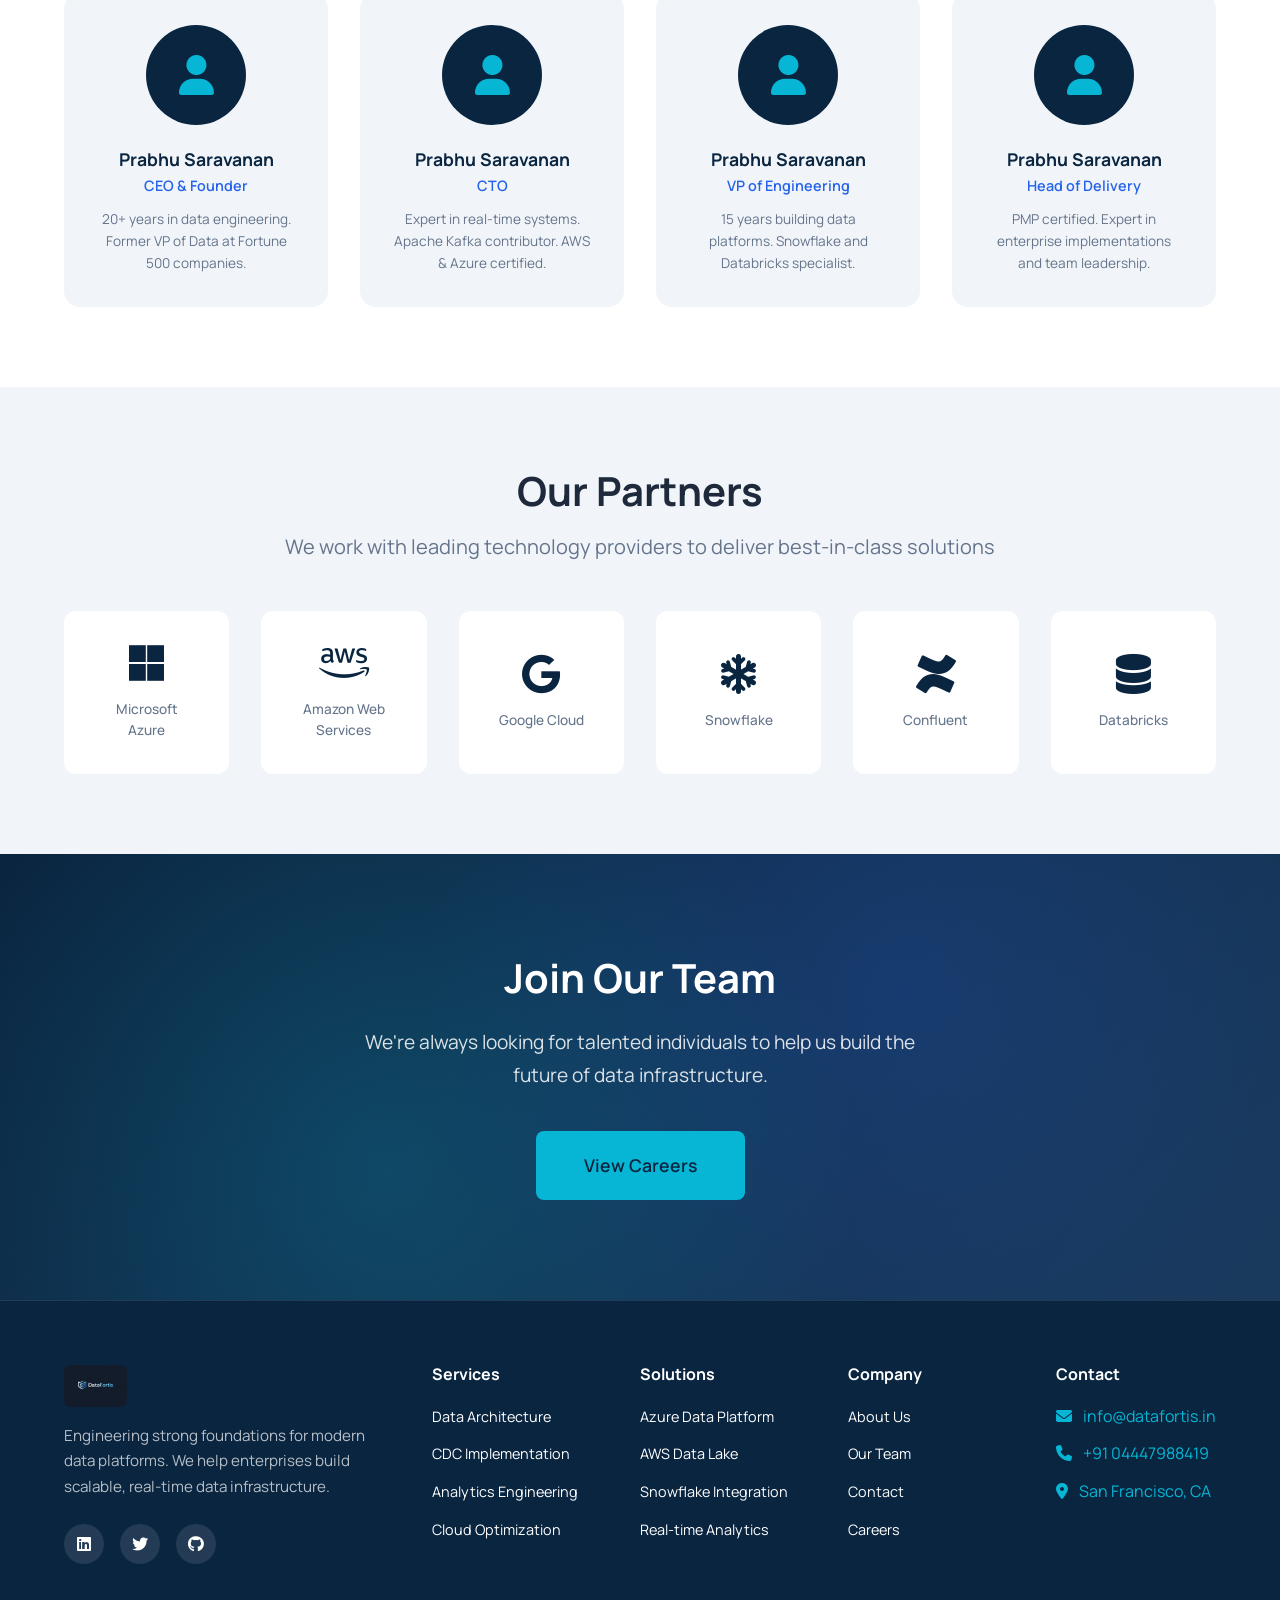
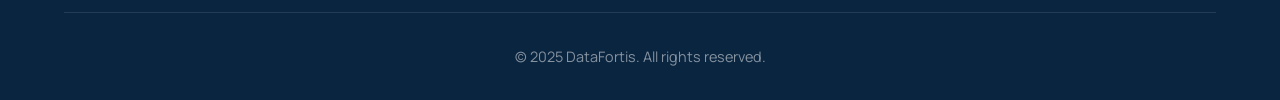
==== commit a2b197c2: "Use Manrope font; update contact, team, logo Switch site typography from Inter to Manrope across HTM" ====
--- a/datafortis-website/about.html
+++ b/datafortis-website/about.html
@@ -7,7 +7,7 @@
     <link rel="stylesheet" href="styles.css">
     <link rel="preconnect" href="https://fonts.googleapis.com">
     <link rel="preconnect" href="https://fonts.gstatic.com" crossorigin>
-    <link href="https://fonts.googleapis.com/css2?family=Inter:wght@300;400;500;600;700&display=swap" rel="stylesheet">
+    <link href="https://fonts.googleapis.com/css2?family=Manrope:wght@300;400;500;600;700&display=swap" rel="stylesheet">
     <link rel="stylesheet" href="https://cdnjs.cloudflare.com/ajax/libs/font-awesome/6.4.0/css/all.min.css">
 </head>
 <body>
@@ -107,7 +107,7 @@
                     <div class="team-avatar">
                         <i class="fas fa-user"></i>
                     </div>
-                    <h4>John Smith</h4>
+                    <h4>Prabhu Saravanan</h4>
                     <p class="team-role">CEO & Founder</p>
                     <p class="team-bio">20+ years in data engineering. Former VP of Data at Fortune 500 companies.</p>
                 </div>
@@ -115,7 +115,7 @@
                     <div class="team-avatar">
                         <i class="fas fa-user"></i>
                     </div>
-                    <h4>Sarah Johnson</h4>
+                    <h4>Prabhu Saravanan</h4>
                     <p class="team-role">CTO</p>
                     <p class="team-bio">Expert in real-time systems. Apache Kafka contributor. AWS & Azure certified.</p>
                 </div>
@@ -123,7 +123,7 @@
                     <div class="team-avatar">
                         <i class="fas fa-user"></i>
                     </div>
-                    <h4>Michael Chen</h4>
+                    <h4>Prabhu Saravanan</h4>
                     <p class="team-role">VP of Engineering</p>
                     <p class="team-bio">15 years building data platforms. Snowflake and Databricks specialist.</p>
                 </div>
@@ -131,7 +131,7 @@
                     <div class="team-avatar">
                         <i class="fas fa-user"></i>
                     </div>
-                    <h4>Emily Davis</h4>
+                    <h4>Prabhu Saravanan</h4>
                     <p class="team-role">Head of Delivery</p>
                     <p class="team-bio">PMP certified. Expert in enterprise implementations and team leadership.</p>
                 </div>
@@ -227,8 +227,8 @@
                 <div class="footer-col">
                     <h4>Contact</h4>
                     <ul>
-                        <li><i class="fas fa-envelope"></i> info@datafortis.com</li>
-                        <li><i class="fas fa-phone"></i> +1 (555) 123-4567</li>
+                        <li><i class="fas fa-envelope"></i> info@datafortis.in</li>
+                        <li><i class="fas fa-phone"></i> +91 04447988419</li>
                         <li><i class="fas fa-map-marker-alt"></i> San Francisco, CA</li>
                     </ul>
                 </div>
--- a/datafortis-website/styles.css
+++ b/datafortis-website/styles.css
@@ -31,7 +31,7 @@
 }
 
 body {
-    font-family: 'Inter', -apple-system, BlinkMacSystemFont, 'Segoe UI', Roboto, sans-serif;
+    font-family: 'Manrope', -apple-system, BlinkMacSystemFont, 'Segoe UI', Roboto, sans-serif;
     line-height: 1.6;
     color: var(--text-dark);
     background-color: var(--white);
@@ -159,12 +159,10 @@
 }
 
 .logo-img {
-    height: 36px;
+    height: 48px;
     width: auto;
     display: block;
-    background: white;
     border-radius: 6px;
-    padding: 3px 6px;
 }
 
 .nav-cta {
@@ -709,7 +707,7 @@
 }
 
 .footer-logo .logo-img {
-    height: 32px;
+    height: 42px;
 }
 
 .footer-col > p {
@@ -751,10 +749,11 @@
 
 .footer-col ul li {
     margin-bottom: 0.75rem;
+    color: var(--accent-cyan);
 }
 
 .footer-col ul li a {
-    color: rgba(255, 255, 255, 0.7);
+    color: var(--white);
     font-size: 0.9rem;
     transition: var(--transition);
 }
@@ -1348,6 +1347,7 @@
 .contact-details p {
     font-size: 0.9rem;
     line-height: 1.5;
+    color: var(--primary-dark);
 }
 
 .office-hours {
@@ -1577,7 +1577,7 @@
     }
     
     .logo-img {
-        height: 28px;
-    }
-}
-
+        height: 38px;
+    }
+}
+
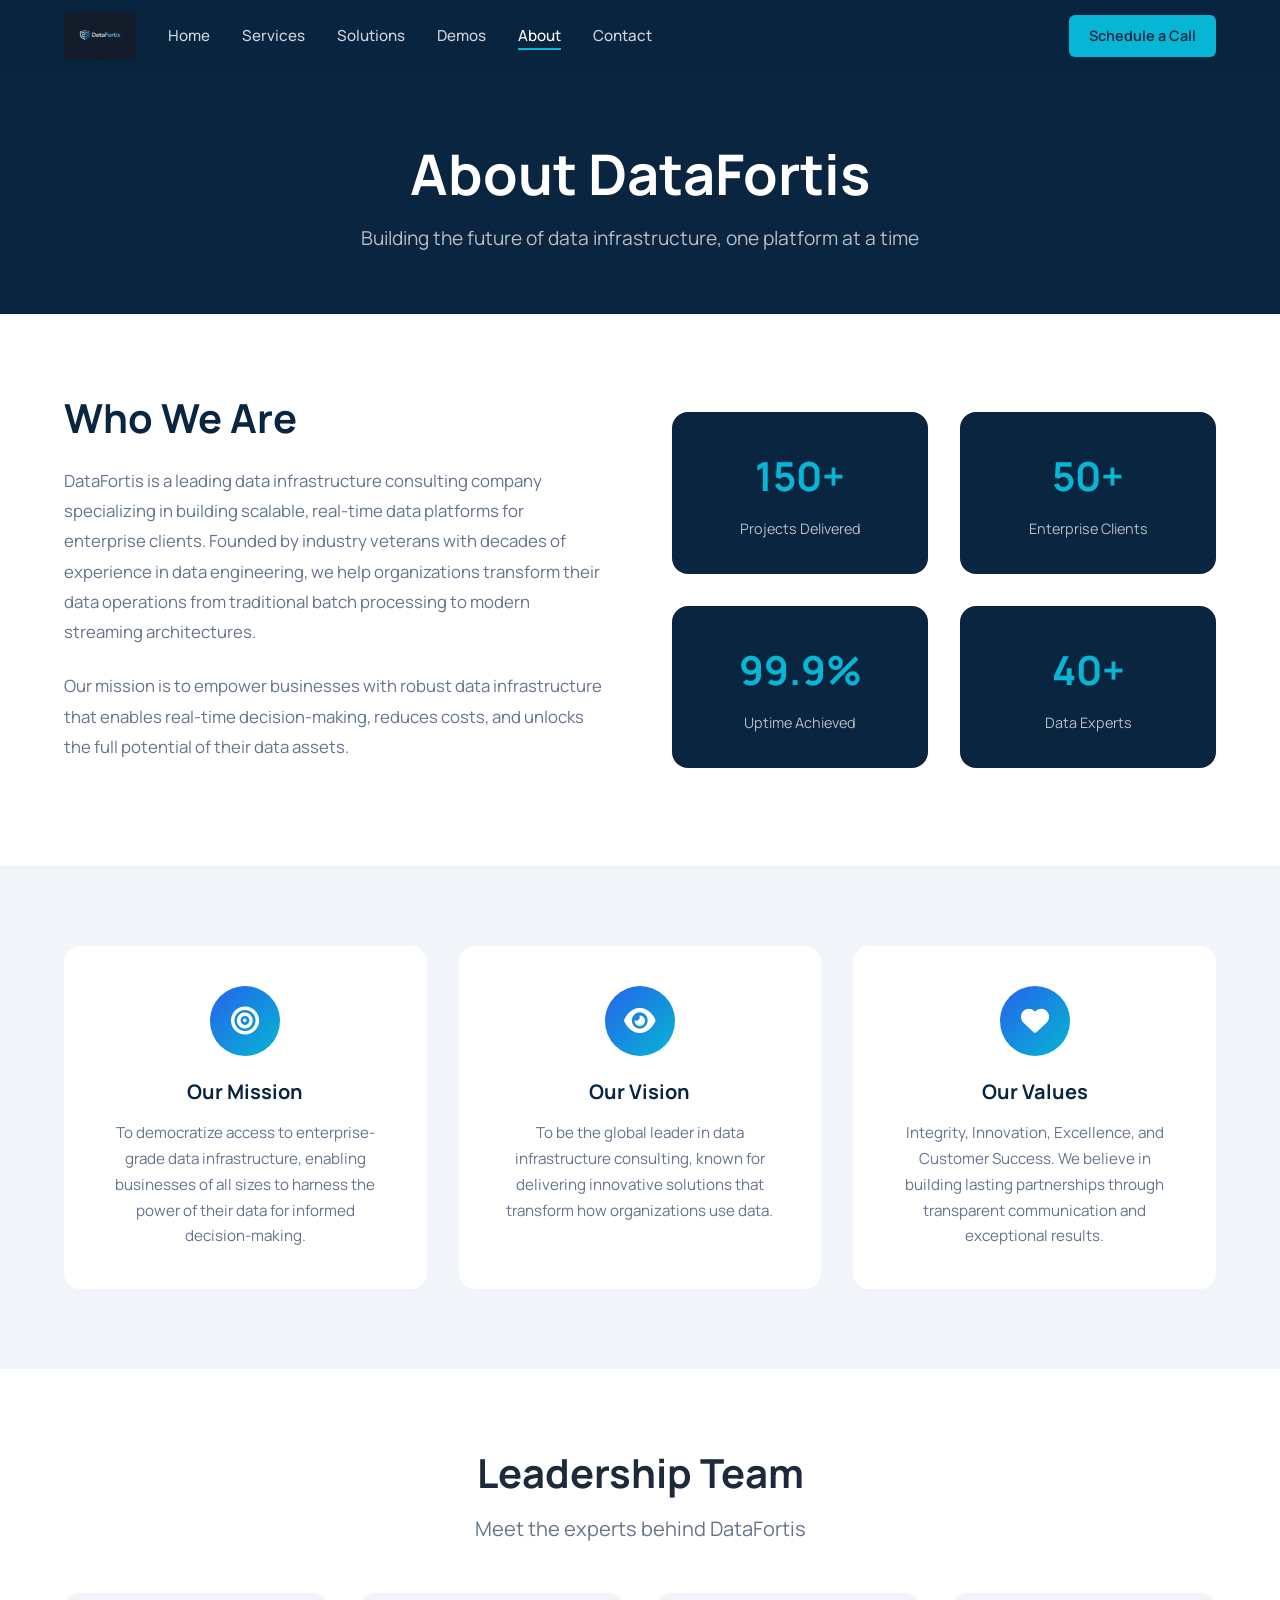
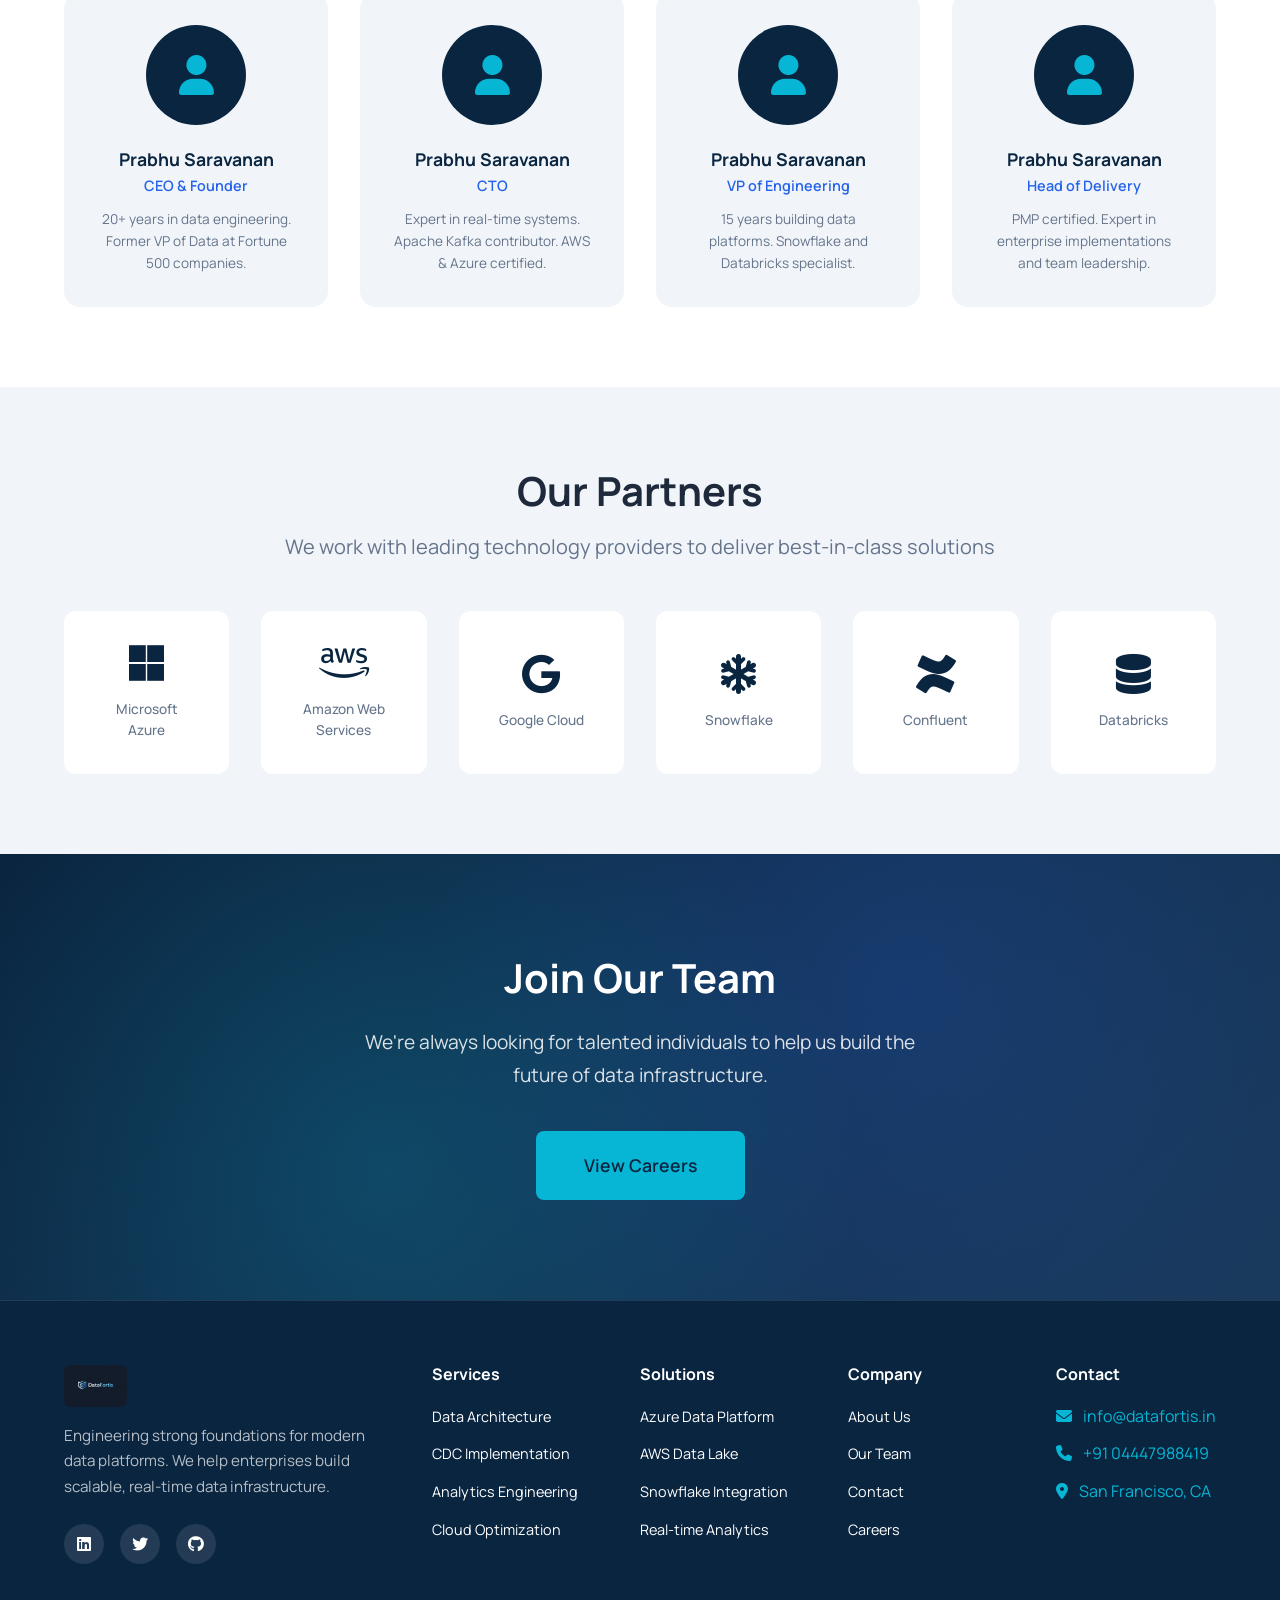
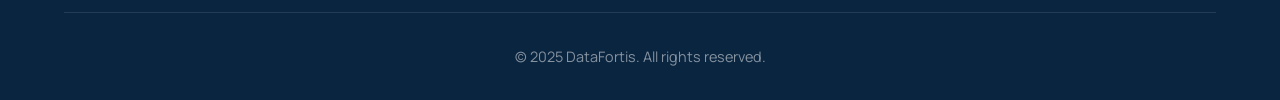
==== commit 1f58febf: "Add Demos link to navigation on all pages" ====
--- a/datafortis-website/about.html
+++ b/datafortis-website/about.html
@@ -22,6 +22,7 @@
                     <li><a href="index.html" class="nav-link">Home</a></li>
                     <li><a href="services.html" class="nav-link">Services</a></li>
                     <li><a href="solutions.html" class="nav-link">Solutions</a></li>
+                    <li><a href="demos.html" class="nav-link">Demos</a></li>
                     <li><a href="about.html" class="nav-link active">About</a></li>
                     <li><a href="contact.html" class="nav-link">Contact</a></li>
                 </ul>
--- a/datafortis-website/styles.css
+++ b/datafortis-website/styles.css
@@ -349,6 +349,1364 @@
     font-size: 1.1rem;
 }
 
+.form-status {
+    display: none;
+    margin-top: 1rem;
+    padding: 1rem;
+    border-radius: 8px;
+    text-align: center;
+    font-weight: 500;
+}
+
+.form-status.success {
+    background: #d1fae5;
+    color: #065f46;
+    border: 1px solid #34d399;
+}
+
+.form-status.error {
+    background: #fee2e2;
+    color: #991b1b;
+    border: 1px solid #f87171;
+}
+
+/* ===================================
+   Demo Dashboards Section
+   =================================== */
+.demo-dashboards {
+    padding: 100px 0;
+    background: var(--white);
+}
+
+.dashboard-tabs {
+    display: flex;
+    justify-content: center;
+    gap: 1rem;
+    margin-bottom: 2rem;
+    flex-wrap: wrap;
+}
+
+.dash-tab {
+    padding: 1rem 2rem;
+    background: var(--bg-light);
+    border: 2px solid transparent;
+    border-radius: 8px;
+    font-size: 1rem;
+    font-weight: 600;
+    color: var(--text-gray);
+    cursor: pointer;
+    transition: var(--transition);
+}
+
+.dash-tab:hover {
+    background: var(--primary-dark);
+    color: var(--white);
+}
+
+.dash-tab.active {
+    background: var(--primary-dark);
+    color: var(--white);
+    border-color: var(--accent-cyan);
+}
+
+.dashboard-panel {
+    display: none;
+}
+
+.dashboard-panel.active {
+    display: block;
+}
+
+.dash-preview {
+    background: var(--primary-dark);
+    border-radius: 16px;
+    overflow: hidden;
+    box-shadow: 0 20px 40px rgba(0, 0, 0, 0.2);
+}
+
+.dash-header {
+    display: flex;
+    justify-content: space-between;
+    align-items: center;
+    padding: 1.5rem 2rem;
+    background: rgba(0, 0, 0, 0.2);
+    border-bottom: 1px solid rgba(255, 255, 255, 0.1);
+}
+
+.dash-header span {
+    color: var(--white);
+    font-weight: 600;
+}
+
+.dash-header i {
+    margin-right: 0.5rem;
+    color: var(--accent-cyan);
+}
+
+.dash-source {
+    font-size: 0.85rem;
+    color: rgba(255, 255, 255, 0.6) !important;
+    font-weight: 400 !important;
+}
+
+.dash-metrics {
+    display: grid;
+    grid-template-columns: repeat(4, 1fr);
+    gap: 1.5rem;
+    padding: 2rem;
+}
+
+.dash-metric {
+    background: rgba(255, 255, 255, 0.05);
+    padding: 1.5rem;
+    border-radius: 12px;
+    text-align: center;
+}
+
+.metric-value {
+    display: block;
+    font-size: 2rem;
+    font-weight: 700;
+    color: var(--white);
+    margin-bottom: 0.25rem;
+}
+
+.metric-label {
+    display: block;
+    font-size: 0.85rem;
+    color: rgba(255, 255, 255, 0.6);
+    margin-bottom: 0.5rem;
+}
+
+.metric-change {
+    display: inline-block;
+    font-size: 0.85rem;
+    font-weight: 600;
+    padding: 0.25rem 0.75rem;
+    border-radius: 20px;
+}
+
+.metric-change.positive {
+    background: rgba(16, 185, 129, 0.2);
+    color: #10b981;
+}
+
+.metric-change.negative {
+    background: rgba(239, 68, 68, 0.2);
+    color: #ef4444;
+}
+
+.dash-chart {
+    padding: 2rem;
+    background: rgba(0, 0, 0, 0.2);
+}
+
+.chart-bars {
+    display: flex;
+    justify-content: space-around;
+    align-items: flex-end;
+    height: 150px;
+    padding-bottom: 1rem;
+}
+
+.bar {
+    width: 60px;
+    background: linear-gradient(180deg, var(--accent-cyan), var(--accent-blue));
+    border-radius: 8px 8px 0 0;
+    position: relative;
+    transition: var(--transition);
+    cursor: pointer;
+}
+
+.bar:hover {
+    opacity: 0.8;
+}
+
+.bar span {
+    position: absolute;
+    top: -30px;
+    left: 50%;
+    transform: translateX(-50%);
+    color: var(--white);
+    font-size: 0.85rem;
+    font-weight: 600;
+}
+
+.bar::after {
+    content: attr(data-month);
+    position: absolute;
+    bottom: -25px;
+    left: 50%;
+    transform: translateX(-50%);
+    color: rgba(255, 255, 255, 0.6);
+    font-size: 0.8rem;
+}
+
+.chart-labels {
+    display: flex;
+    justify-content: space-around;
+    margin-top: 1.5rem;
+}
+
+.chart-labels span {
+    color: rgba(255, 255, 255, 0.6);
+    font-size: 0.8rem;
+}
+
+.realtime-chart {
+    height: 200px;
+}
+
+.realtime-line {
+    height: 150px;
+    width: 100%;
+}
+
+.realtime-line svg {
+    width: 100%;
+    height: 100%;
+}
+
+.realtime-legend {
+    display: flex;
+    justify-content: center;
+    gap: 2rem;
+    margin-top: 1rem;
+    color: rgba(255, 255, 255, 0.7);
+    font-size: 0.9rem;
+}
+
+.ml-chart {
+    padding: 2rem;
+}
+
+.prediction-bars {
+    display: flex;
+    flex-direction: column;
+    gap: 1.5rem;
+}
+
+.pred-item {
+    display: flex;
+    align-items: center;
+    gap: 1rem;
+}
+
+.pred-label {
+    width: 150px;
+    color: rgba(255, 255, 255, 0.8);
+    font-size: 0.95rem;
+}
+
+.pred-bar {
+    flex: 1;
+    height: 30px;
+    background: rgba(255, 255, 255, 0.1);
+    border-radius: 15px;
+    overflow: hidden;
+}
+
+.pred-fill {
+    height: 100%;
+    background: linear-gradient(90deg, var(--accent-cyan), var(--accent-blue));
+    border-radius: 15px;
+    transition: width 1s ease;
+}
+
+.pred-value {
+    width: 50px;
+    color: var(--accent-cyan);
+    font-weight: 700;
+    text-align: right;
+}
+
+.demo-cta {
+    text-align: center;
+    margin-top: 3rem;
+    padding: 2rem;
+    background: var(--bg-light);
+    border-radius: 16px;
+}
+
+.demo-cta p {
+    font-size: 1.1rem;
+    margin-bottom: 1rem;
+    color: var(--primary-dark);
+}
+
+/* ===================================
+   Recommendation Demo Section
+   =================================== */
+.recommendation-demo {
+    padding: 100px 0;
+    background: var(--bg-light);
+}
+
+.rec-demo-wrapper {
+    display: grid;
+    grid-template-columns: 1fr 1fr;
+    gap: 3rem;
+    margin-top: 3rem;
+}
+
+.rec-explanation h3 {
+    color: var(--primary-dark);
+    font-size: 1.5rem;
+    margin-bottom: 2rem;
+    text-align: left;
+}
+
+.rec-steps {
+    display: flex;
+    flex-direction: column;
+    gap: 1.5rem;
+}
+
+.rec-step {
+    display: flex;
+    gap: 1.5rem;
+    align-items: flex-start;
+}
+
+.step-number {
+    width: 40px;
+    height: 40px;
+    background: var(--accent-cyan);
+    color: var(--primary-dark);
+    border-radius: 50%;
+    display: flex;
+    align-items: center;
+    justify-content: center;
+    font-weight: 700;
+    flex-shrink: 0;
+}
+
+.step-content h4 {
+    color: var(--primary-dark);
+    font-size: 1.1rem;
+    margin-bottom: 0.5rem;
+    text-transform: none;
+    letter-spacing: 0;
+}
+
+.step-content p {
+    font-size: 0.95rem;
+    line-height: 1.6;
+}
+
+.rec-interactive {
+    background: var(--white);
+    padding: 2rem;
+    border-radius: 16px;
+    box-shadow: var(--card-shadow);
+}
+
+.rec-interactive h3 {
+    color: var(--primary-dark);
+    font-size: 1.5rem;
+    margin-bottom: 0.5rem;
+    text-align: left;
+}
+
+.rec-subtitle {
+    color: var(--text-gray);
+    margin-bottom: 1.5rem;
+}
+
+.user-profiles {
+    display: flex;
+    gap: 1rem;
+    margin-bottom: 2rem;
+    flex-wrap: wrap;
+}
+
+.user-btn {
+    padding: 0.75rem 1.5rem;
+    background: var(--bg-light);
+    border: 2px solid transparent;
+    border-radius: 8px;
+    font-size: 0.9rem;
+    font-weight: 500;
+    color: var(--text-gray);
+    cursor: pointer;
+    transition: var(--transition);
+}
+
+.user-btn:hover {
+    border-color: var(--accent-blue);
+    color: var(--primary-dark);
+}
+
+.user-btn.active {
+    background: var(--primary-dark);
+    color: var(--white);
+    border-color: var(--primary-dark);
+}
+
+.user-btn i {
+    margin-right: 0.5rem;
+}
+
+.rec-results h4 {
+    color: var(--primary-dark);
+    font-size: 1rem;
+    margin-bottom: 1rem;
+    text-transform: none;
+    letter-spacing: 0;
+}
+
+.rec-items {
+    display: flex;
+    flex-direction: column;
+    gap: 1rem;
+    margin-bottom: 2rem;
+}
+
+.rec-item {
+    display: flex;
+    align-items: center;
+    gap: 1rem;
+    padding: 1rem;
+    background: var(--bg-light);
+    border-radius: 12px;
+    transition: var(--transition);
+    cursor: pointer;
+}
+
+.rec-item:hover {
+    transform: translateX(5px);
+    box-shadow: var(--card-shadow);
+}
+
+.rec-item-img {
+    width: 60px;
+    height: 60px;
+    background: var(--primary-dark);
+    border-radius: 8px;
+    display: flex;
+    align-items: center;
+    justify-content: center;
+    font-size: 1.5rem;
+    color: var(--accent-cyan);
+}
+
+.rec-item-info h5 {
+    color: var(--primary-dark);
+    font-size: 0.95rem;
+    margin-bottom: 0.25rem;
+    text-transform: none;
+    letter-spacing: 0;
+}
+
+.rec-item-info p {
+    font-size: 0.8rem;
+}
+
+.rec-item-score {
+    margin-left: auto;
+    background: var(--accent-cyan);
+    color: var(--primary-dark);
+    padding: 0.25rem 0.75rem;
+    border-radius: 20px;
+    font-weight: 700;
+    font-size: 0.9rem;
+}
+
+.rec-stats {
+    display: grid;
+    grid-template-columns: repeat(3, 1fr);
+    gap: 1rem;
+    padding-top: 1.5rem;
+    border-top: 1px solid var(--bg-light);
+}
+
+.rec-stat {
+    text-align: center;
+}
+
+.rec-stat-value {
+    display: block;
+    font-size: 1.5rem;
+    font-weight: 700;
+    color: var(--accent-blue);
+    margin-bottom: 0.25rem;
+}
+
+.rec-stat-label {
+    font-size: 0.8rem;
+    color: var(--text-gray);
+}
+
+/* ===================================
+   Demos Page Styles
+   =================================== */
+.demo-header {
+    background: linear-gradient(135deg, #0a2540 0%, #1a3a5c 50%, #2563eb 100%);
+}
+
+.demo-nav {
+    background: var(--primary-dark);
+    padding: 1.5rem 0;
+    position: sticky;
+    top: 60px;
+    z-index: 100;
+}
+
+.demo-nav-grid {
+    display: flex;
+    justify-content: center;
+    gap: 1rem;
+    flex-wrap: wrap;
+}
+
+.demo-nav-item {
+    display: flex;
+    align-items: center;
+    gap: 0.5rem;
+    padding: 0.75rem 1.5rem;
+    background: rgba(255, 255, 255, 0.1);
+    border-radius: 8px;
+    color: rgba(255, 255, 255, 0.8);
+    font-weight: 500;
+    transition: var(--transition);
+}
+
+.demo-nav-item:hover,
+.demo-nav-item.active {
+    background: var(--accent-cyan);
+    color: var(--primary-dark);
+}
+
+.demo-nav-item i {
+    font-size: 1.1rem;
+}
+
+.demo-section {
+    padding: 100px 0;
+}
+
+.demo-section.alt-bg {
+    background: var(--bg-light);
+}
+
+.demo-header-content {
+    text-align: center;
+    max-width: 800px;
+    margin: 0 auto 3rem;
+}
+
+.demo-badge {
+    display: inline-block;
+    background: linear-gradient(135deg, var(--accent-cyan), var(--accent-blue));
+    color: var(--white);
+    padding: 0.5rem 1.5rem;
+    border-radius: 50px;
+    font-size: 0.9rem;
+    font-weight: 600;
+    margin-bottom: 1.5rem;
+}
+
+.demo-badge i {
+    margin-right: 0.5rem;
+}
+
+.demo-header-content h2 {
+    color: var(--primary-dark);
+    margin-bottom: 1rem;
+}
+
+.demo-header-content p {
+    font-size: 1.1rem;
+    color: var(--text-gray);
+}
+
+/* Revenue Engine Demo */
+.revenue-demo-grid {
+    display: grid;
+    grid-template-columns: 1fr 1.2fr;
+    gap: 3rem;
+    align-items: start;
+}
+
+.diff-cards {
+    display: flex;
+    flex-direction: column;
+    gap: 1.5rem;
+    margin-top: 2rem;
+}
+
+.diff-card {
+    padding: 1.5rem;
+    background: var(--white);
+    border-radius: 12px;
+    border-left: 4px solid var(--text-gray);
+}
+
+.diff-card.highlight {
+    border-left-color: var(--accent-cyan);
+    background: linear-gradient(135deg, rgba(6, 182, 212, 0.1), rgba(37, 99, 235, 0.1));
+}
+
+.diff-card i {
+    font-size: 1.5rem;
+    margin-bottom: 0.5rem;
+    color: var(--text-gray);
+}
+
+.diff-card.highlight i {
+    color: var(--accent-cyan);
+}
+
+.diff-card h4 {
+    color: var(--primary-dark);
+    margin-bottom: 0.5rem;
+    text-transform: none;
+    letter-spacing: 0;
+}
+
+.diff-card p {
+    font-size: 0.95rem;
+    color: var(--text-gray);
+}
+
+.revenue-demo-panel {
+    background: var(--white);
+    border-radius: 16px;
+    overflow: hidden;
+    box-shadow: 0 20px 40px rgba(0, 0, 0, 0.1);
+}
+
+.panel-header {
+    display: flex;
+    justify-content: space-between;
+    align-items: center;
+    padding: 1.5rem;
+    background: var(--primary-dark);
+    color: var(--white);
+}
+
+.panel-header i {
+    color: var(--accent-cyan);
+    margin-right: 0.5rem;
+}
+
+.live-indicator {
+    display: flex;
+    align-items: center;
+    gap: 0.5rem;
+    font-size: 0.85rem;
+    color: #10b981;
+}
+
+.pulse {
+    width: 8px;
+    height: 8px;
+    background: #10b981;
+    border-radius: 50%;
+    animation: pulse 2s infinite;
+}
+
+@keyframes pulse {
+    0%, 100% { opacity: 1; transform: scale(1); }
+    50% { opacity: 0.5; transform: scale(1.2); }
+}
+
+.customer-context {
+    display: flex;
+    align-items: center;
+    gap: 1rem;
+    padding: 1.5rem;
+    background: var(--bg-light);
+    border-bottom: 1px solid #e2e8f0;
+}
+
+.context-avatar {
+    width: 50px;
+    height: 50px;
+    background: var(--primary-dark);
+    border-radius: 50%;
+    display: flex;
+    align-items: center;
+    justify-content: center;
+    color: var(--accent-cyan);
+}
+
+.context-info h4 {
+    color: var(--primary-dark);
+    margin-bottom: 0.25rem;
+    text-transform: none;
+    letter-spacing: 0;
+}
+
+.context-info p {
+    font-size: 0.85rem;
+    color: var(--text-gray);
+}
+
+.recommendation-output {
+    padding: 1.5rem;
+}
+
+.recommendation-output h4 {
+    color: var(--primary-dark);
+    margin-bottom: 1.5rem;
+    text-transform: none;
+    letter-spacing: 0;
+}
+
+.recommendation-output h4 i {
+    color: var(--accent-cyan);
+    margin-right: 0.5rem;
+}
+
+.rec-option {
+    padding: 1.25rem;
+    background: var(--bg-light);
+    border-radius: 12px;
+    margin-bottom: 1rem;
+}
+
+.rec-option-header {
+    display: flex;
+    justify-content: space-between;
+    align-items: center;
+    margin-bottom: 0.75rem;
+}
+
+.rec-type {
+    font-weight: 600;
+    color: var(--primary-dark);
+}
+
+.rec-impact {
+    padding: 0.25rem 0.75rem;
+    border-radius: 20px;
+    font-size: 0.85rem;
+    font-weight: 600;
+}
+
+.rec-impact.positive {
+    background: rgba(16, 185, 129, 0.1);
+    color: #10b981;
+}
+
+.rec-products {
+    display: flex;
+    gap: 0.5rem;
+    margin-bottom: 0.75rem;
+    flex-wrap: wrap;
+}
+
+.product-tag {
+    padding: 0.25rem 0.75rem;
+    background: var(--primary-dark);
+    color: var(--white);
+    border-radius: 4px;
+    font-size: 0.8rem;
+}
+
+.rec-reason {
+    font-size: 0.85rem;
+    color: var(--text-gray);
+    line-height: 1.5;
+}
+
+.revenue-projection {
+    padding: 1.5rem;
+    background: linear-gradient(135deg, var(--primary-dark), var(--primary-blue));
+    color: var(--white);
+}
+
+.revenue-projection h4 {
+    color: var(--white);
+    margin-bottom: 1rem;
+    text-transform: none;
+    letter-spacing: 0;
+}
+
+.projection-stats {
+    display: grid;
+    grid-template-columns: repeat(3, 1fr);
+    gap: 1rem;
+}
+
+.proj-stat {
+    text-align: center;
+}
+
+.proj-value {
+    display: block;
+    font-size: 1.5rem;
+    font-weight: 700;
+    color: var(--accent-cyan);
+    margin-bottom: 0.25rem;
+}
+
+.proj-label {
+    font-size: 0.8rem;
+    color: rgba(255, 255, 255, 0.7);
+}
+
+/* Segmentation Demo */
+.segmentation-demo {
+    margin-top: 2rem;
+}
+
+.segment-tabs {
+    display: flex;
+    gap: 0.75rem;
+    margin-bottom: 2rem;
+    flex-wrap: wrap;
+    justify-content: center;
+}
+
+.seg-tab {
+    padding: 0.75rem 1.5rem;
+    background: var(--white);
+    border: 2px solid var(--bg-light);
+    border-radius: 8px;
+    font-weight: 500;
+    color: var(--text-gray);
+    cursor: pointer;
+    transition: var(--transition);
+}
+
+.seg-tab:hover {
+    border-color: var(--accent-blue);
+}
+
+.seg-tab.active {
+    background: var(--primary-dark);
+    border-color: var(--primary-dark);
+    color: var(--white);
+}
+
+.segment-cards {
+    display: grid;
+    grid-template-columns: repeat(auto-fit, minmax(280px, 1fr));
+    gap: 1.5rem;
+}
+
+.segment-card {
+    background: var(--white);
+    padding: 1.5rem;
+    border-radius: 16px;
+    box-shadow: var(--card-shadow);
+}
+
+.seg-header {
+    display: flex;
+    align-items: center;
+    gap: 1rem;
+    margin-bottom: 1.5rem;
+    padding-bottom: 1rem;
+    border-bottom: 1px solid var(--bg-light);
+}
+
+.seg-icon {
+    width: 50px;
+    height: 50px;
+    border-radius: 12px;
+    display: flex;
+    align-items: center;
+    justify-content: center;
+    font-size: 1.25rem;
+}
+
+.seg-icon.highltv { background: linear-gradient(135deg, #f59e0b, #d97706); color: white; }
+.seg-icon.churn { background: linear-gradient(135deg, #ef4444, #dc2626); color: white; }
+.seg-icon.discount { background: linear-gradient(135deg, #8b5cf6, #7c3aed); color: white; }
+.seg-icon.premium { background: linear-gradient(135deg, #06b6d4, #0891b2); color: white; }
+
+.seg-title {
+    flex: 1;
+}
+
+.seg-title h4 {
+    color: var(--primary-dark);
+    font-size: 1rem;
+    margin-bottom: 0.25rem;
+    text-transform: none;
+    letter-spacing: 0;
+}
+
+.seg-count {
+    font-size: 0.85rem;
+    color: var(--text-gray);
+}
+
+.seg-value {
+    font-weight: 700;
+    color: var(--accent-blue);
+    font-size: 0.9rem;
+}
+
+.seg-characteristics h5 {
+    color: var(--primary-dark);
+    font-size: 0.9rem;
+    margin-bottom: 0.75rem;
+    text-transform: none;
+    letter-spacing: 0;
+}
+
+.char-tags {
+    display: flex;
+    flex-wrap: wrap;
+    gap: 0.5rem;
+    margin-bottom: 1.5rem;
+}
+
+.char-tag {
+    padding: 0.35rem 0.75rem;
+    background: var(--bg-light);
+    border-radius: 20px;
+    font-size: 0.8rem;
+    color: var(--text-gray);
+}
+
+.seg-action-btn {
+    width: 100%;
+    padding: 0.75rem;
+    background: var(--primary-dark);
+    color: var(--white);
+    border: none;
+    border-radius: 8px;
+    font-weight: 600;
+    cursor: pointer;
+    transition: var(--transition);
+}
+
+.seg-action-btn:hover {
+    background: var(--accent-cyan);
+    color: var(--primary-dark);
+}
+
+.seg-action-btn.churn-btn {
+    background: #ef4444;
+}
+
+.seg-action-btn.premium-btn {
+    background: linear-gradient(135deg, #06b6d4, #0891b2);
+}
+
+/* Control Tower Demo */
+.control-tower-demo {
+    display: grid;
+    grid-template-columns: 1.2fr 1fr;
+    gap: 2rem;
+    margin-top: 2rem;
+}
+
+.alerts-feed h3,
+.metrics-overview h3 {
+    color: var(--primary-dark);
+    margin-bottom: 1.5rem;
+    display: flex;
+    align-items: center;
+    gap: 0.5rem;
+}
+
+.alerts-feed h3 i {
+    color: var(--accent-cyan);
+}
+
+.alert-item {
+    display: flex;
+    gap: 1rem;
+    padding: 1.25rem;
+    background: var(--white);
+    border-radius: 12px;
+    margin-bottom: 1rem;
+    border-left: 4px solid;
+}
+
+.alert-item.critical { border-left-color: #ef4444; }
+.alert-item.success { border-left-color: #10b981; }
+.alert-item.warning { border-left-color: #f59e0b; }
+.alert-item.info { border-left-color: #3b82f6; }
+
+.alert-icon {
+    width: 40px;
+    height: 40px;
+    border-radius: 10px;
+    display: flex;
+    align-items: center;
+    justify-content: center;
+    flex-shrink: 0;
+}
+
+.alert-item.critical .alert-icon { background: #fee2e2; color: #ef4444; }
+.alert-item.success .alert-icon { background: #d1fae5; color: #10b981; }
+.alert-item.warning .alert-icon { background: #fef3c7; color: #f59e0b; }
+.alert-item.info .alert-icon { background: #dbeafe; color: #3b82f6; }
+
+.alert-content {
+    flex: 1;
+}
+
+.alert-title {
+    display: block;
+    font-weight: 600;
+    color: var(--primary-dark);
+    margin-bottom: 0.25rem;
+}
+
+.alert-content p {
+    font-size: 0.9rem;
+    margin-bottom: 0.5rem;
+}
+
+.alert-action {
+    font-size: 0.85rem;
+    color: var(--accent-blue);
+    font-weight: 500;
+    display: flex;
+    align-items: center;
+    gap: 0.5rem;
+}
+
+.alert-time {
+    font-size: 0.8rem;
+    color: var(--text-gray);
+    white-space: nowrap;
+}
+
+.metrics-overview {
+    background: var(--white);
+    padding: 1.5rem;
+    border-radius: 16px;
+}
+
+.metrics-overview h3 i {
+    color: var(--accent-blue);
+}
+
+.control-metrics {
+    display: grid;
+    grid-template-columns: 1fr 1fr;
+    gap: 1rem;
+}
+
+.control-metric {
+    padding: 1.25rem;
+    background: var(--bg-light);
+    border-radius: 12px;
+}
+
+.control-metric.positive { border-left: 3px solid #10b981; }
+.control-metric.warning { border-left: 3px solid #f59e0b; }
+.control-metric.negative { border-left: 3px solid #ef4444; }
+
+.metric-header {
+    display: flex;
+    justify-content: space-between;
+    margin-bottom: 0.5rem;
+    font-size: 0.85rem;
+    color: var(--text-gray);
+}
+
+.metric-trend {
+    font-weight: 600;
+}
+
+.metric-trend.up { color: #10b981; }
+.metric-trend.down { color: #ef4444; }
+
+.control-metric .metric-value {
+    display: block;
+    font-size: 1.75rem;
+    font-weight: 700;
+    color: var(--primary-dark);
+    margin-bottom: 0.25rem;
+}
+
+.metric-target {
+    font-size: 0.8rem;
+    color: var(--text-gray);
+}
+
+/* What-If Simulator */
+.simulator-demo {
+    display: grid;
+    grid-template-columns: 1fr 1.2fr;
+    gap: 2rem;
+    margin-top: 2rem;
+    background: var(--white);
+    border-radius: 16px;
+    overflow: hidden;
+    box-shadow: var(--card-shadow);
+}
+
+.simulator-controls {
+    padding: 2rem;
+    background: var(--primary-dark);
+}
+
+.simulator-controls h3 {
+    color: var(--white);
+    margin-bottom: 1.5rem;
+    display: flex;
+    align-items: center;
+    gap: 0.5rem;
+}
+
+.control-group {
+    margin-bottom: 1.5rem;
+}
+
+.control-group label {
+    display: block;
+    color: rgba(255, 255, 255, 0.8);
+    font-size: 0.9rem;
+    margin-bottom: 0.5rem;
+}
+
+.control-group select,
+.control-group input[type="range"] {
+    width: 100%;
+    padding: 0.75rem;
+    border-radius: 8px;
+    border: none;
+    font-size: 1rem;
+}
+
+.range-value {
+    display: block;
+    text-align: center;
+    color: var(--accent-cyan);
+    font-weight: 700;
+    margin-top: 0.5rem;
+}
+
+.simulate-btn {
+    width: 100%;
+    padding: 1rem;
+    background: var(--accent-cyan);
+    color: var(--primary-dark);
+    border: none;
+    border-radius: 8px;
+    font-weight: 700;
+    font-size: 1rem;
+    cursor: pointer;
+    transition: var(--transition);
+    display: flex;
+    align-items: center;
+    justify-content: center;
+    gap: 0.5rem;
+}
+
+.simulate-btn:hover {
+    background: var(--white);
+}
+
+.simulator-results {
+    padding: 2rem;
+}
+
+.simulator-results h3 {
+    color: var(--primary-dark);
+    margin-bottom: 1.5rem;
+    display: flex;
+    align-items: center;
+    gap: 0.5rem;
+}
+
+.result-card {
+    margin-bottom: 1.5rem;
+}
+
+.result-header {
+    display: flex;
+    justify-content: space-between;
+    margin-bottom: 0.5rem;
+    font-weight: 600;
+}
+
+.result-positive {
+    color: #10b981;
+}
+
+.result-bar {
+    height: 12px;
+    background: var(--bg-light);
+    border-radius: 6px;
+    overflow: hidden;
+}
+
+.result-fill {
+    height: 100%;
+    background: linear-gradient(90deg, var(--accent-cyan), var(--accent-blue));
+    border-radius: 6px;
+    transition: width 1s ease;
+}
+
+.roi-calculation {
+    padding: 1.5rem;
+    background: var(--bg-light);
+    border-radius: 12px;
+}
+
+.roi-item {
+    display: flex;
+    justify-content: space-between;
+    padding: 0.75rem 0;
+    border-bottom: 1px solid #e2e8f0;
+}
+
+.roi-item:last-child {
+    border-bottom: none;
+    padding-top: 1rem;
+}
+
+.roi-item.total {
+    font-weight: 700;
+    font-size: 1.1rem;
+    color: var(--primary-dark);
+}
+
+.roi-value.positive {
+    color: #10b981;
+    font-weight: 700;
+}
+
+/* AI Insights Demo */
+.insights-demo {
+    display: grid;
+    grid-template-columns: 1fr 1fr;
+    gap: 2rem;
+    margin-top: 2rem;
+}
+
+.insights-list {
+    display: flex;
+    flex-direction: column;
+    gap: 1rem;
+}
+
+.insight-card {
+    display: flex;
+    gap: 1rem;
+    padding: 1.5rem;
+    background: var(--white);
+    border-radius: 12px;
+    box-shadow: var(--card-shadow);
+}
+
+.insight-icon {
+    width: 45px;
+    height: 45px;
+    border-radius: 10px;
+    display: flex;
+    align-items: center;
+    justify-content: center;
+    flex-shrink: 0;
+}
+
+.insight-icon.positive { background: #d1fae5; color: #10b981; }
+.insight-icon.warning { background: #fef3c7; color: #f59e0b; }
+.insight-icon.info { background: #dbeafe; color: #3b82f6; }
+
+.insight-metric {
+    display: block;
+    font-weight: 600;
+    color: var(--primary-dark);
+    margin-bottom: 0.5rem;
+}
+
+.insight-metric strong {
+    color: var(--accent-blue);
+}
+
+.insight-reason {
+    font-size: 0.9rem;
+    color: var(--text-gray);
+    margin-bottom: 0.5rem;
+}
+
+.insight-impact {
+    font-size: 0.85rem;
+    color: var(--accent-blue);
+    font-weight: 500;
+}
+
+.insight-generator {
+    background: var(--white);
+    padding: 2rem;
+    border-radius: 16px;
+    box-shadow: var(--card-shadow);
+}
+
+.insight-generator h3 {
+    color: var(--primary-dark);
+    margin-bottom: 1.5rem;
+    display: flex;
+    align-items: center;
+    gap: 0.5rem;
+}
+
+.query-box {
+    display: flex;
+    gap: 0.5rem;
+    margin-bottom: 1.5rem;
+}
+
+.query-box input {
+    flex: 1;
+    padding: 1rem;
+    border: 2px solid var(--bg-light);
+    border-radius: 8px;
+    font-size: 1rem;
+}
+
+.query-box input:focus {
+    outline: none;
+    border-color: var(--accent-blue);
+}
+
+.query-box button {
+    padding: 1rem 1.5rem;
+    background: var(--primary-dark);
+    color: var(--white);
+    border: none;
+    border-radius: 8px;
+    cursor: pointer;
+    transition: var(--transition);
+}
+
+.query-box button:hover {
+    background: var(--accent-cyan);
+    color: var(--primary-dark);
+}
+
+.sample-queries {
+    display: flex;
+    flex-wrap: wrap;
+    gap: 0.5rem;
+    align-items: center;
+}
+
+.sample-queries span {
+    font-weight: 600;
+    color: var(--text-gray);
+    font-size: 0.9rem;
+}
+
+.sample-queries button {
+    padding: 0.5rem 1rem;
+    background: var(--bg-light);
+    border: none;
+    border-radius: 20px;
+    font-size: 0.85rem;
+    color: var(--text-gray);
+    cursor: pointer;
+    transition: var(--transition);
+}
+
+.sample-queries button:hover {
+    background: var(--primary-dark);
+    color: var(--white);
+}
+
 /* ===================================
    Trusted By / Clients Section
    =================================== */
@@ -1579,5 +2937,19 @@
     .logo-img {
         height: 38px;
     }
-}
-
+    
+    /* Responsive styles for demo sections */
+    .dash-metrics {
+        grid-template-columns: repeat(2, 1fr) !important;
+    }
+    
+    .rec-demo-wrapper {
+        grid-template-columns: 1fr !important;
+    }
+    
+    .rec-stats {
+        grid-template-columns: 1fr !important;
+        gap: 1.5rem;
+    }
+}
+
